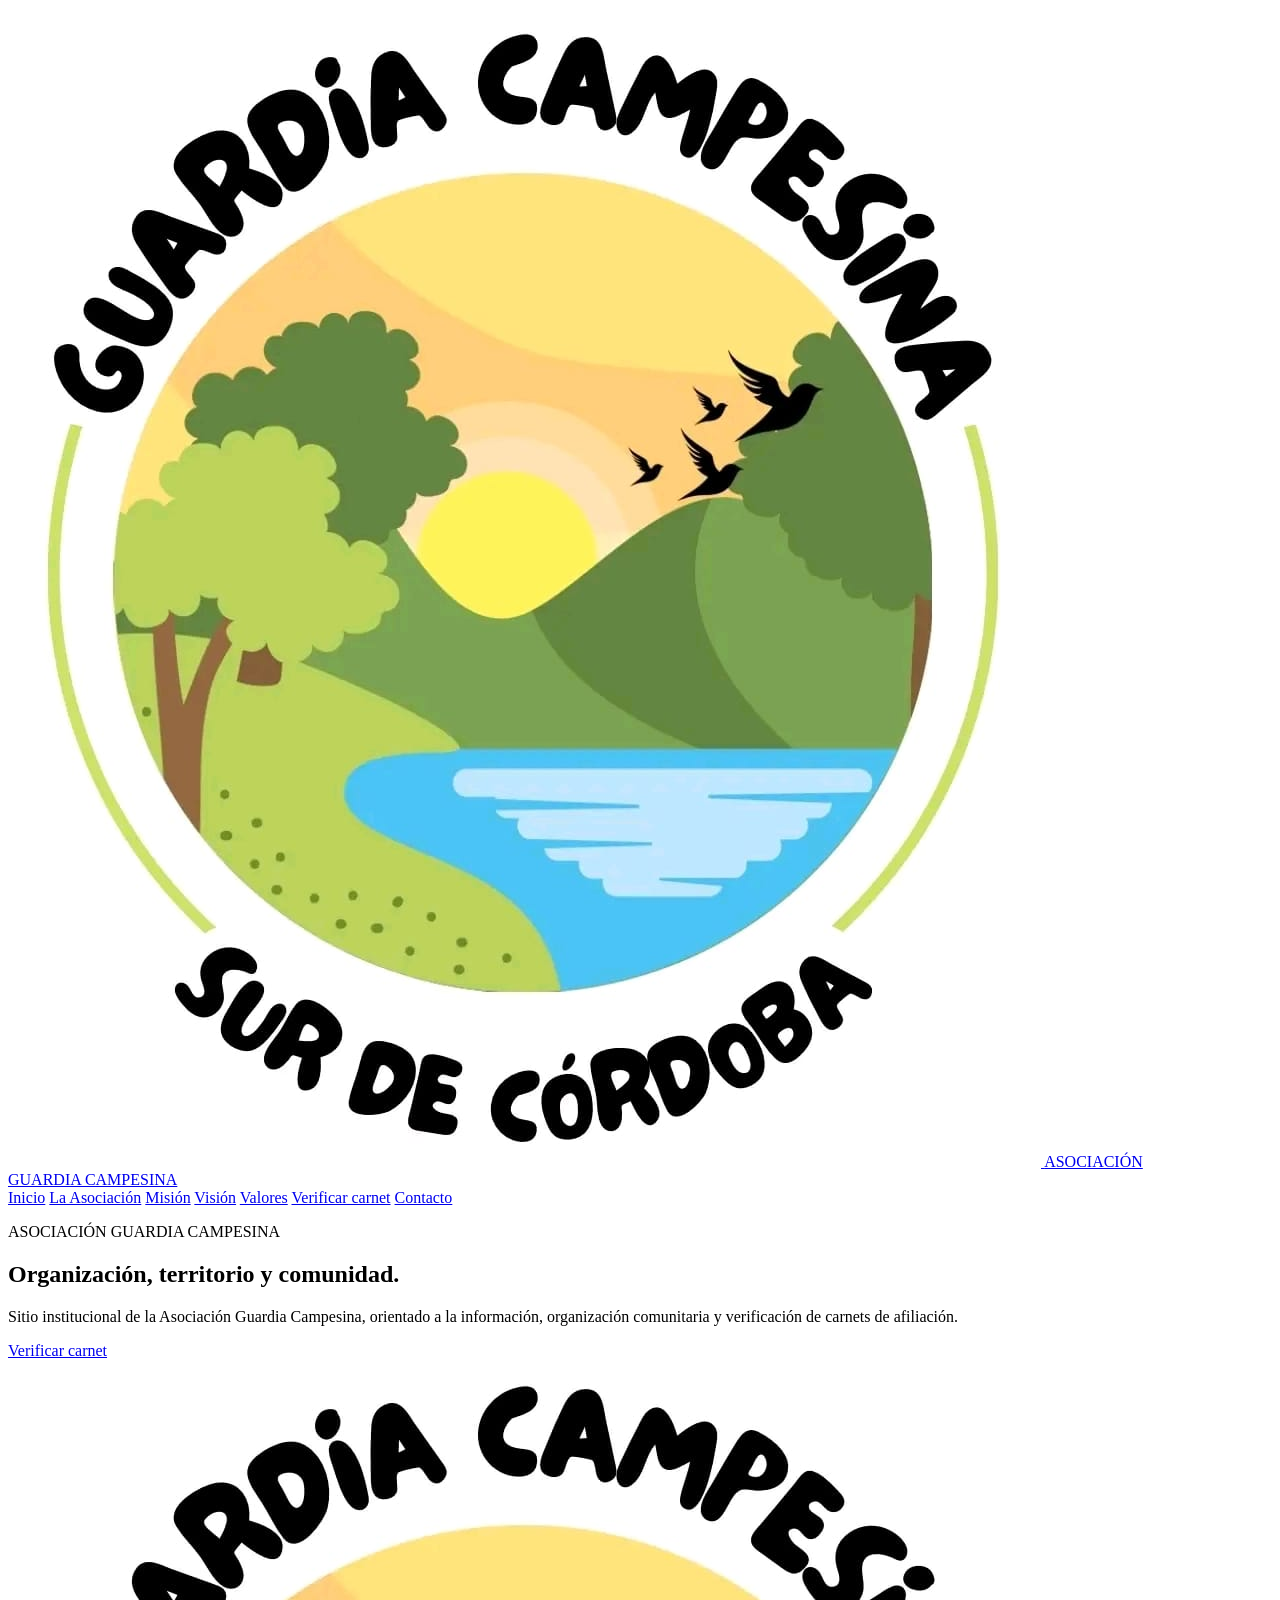
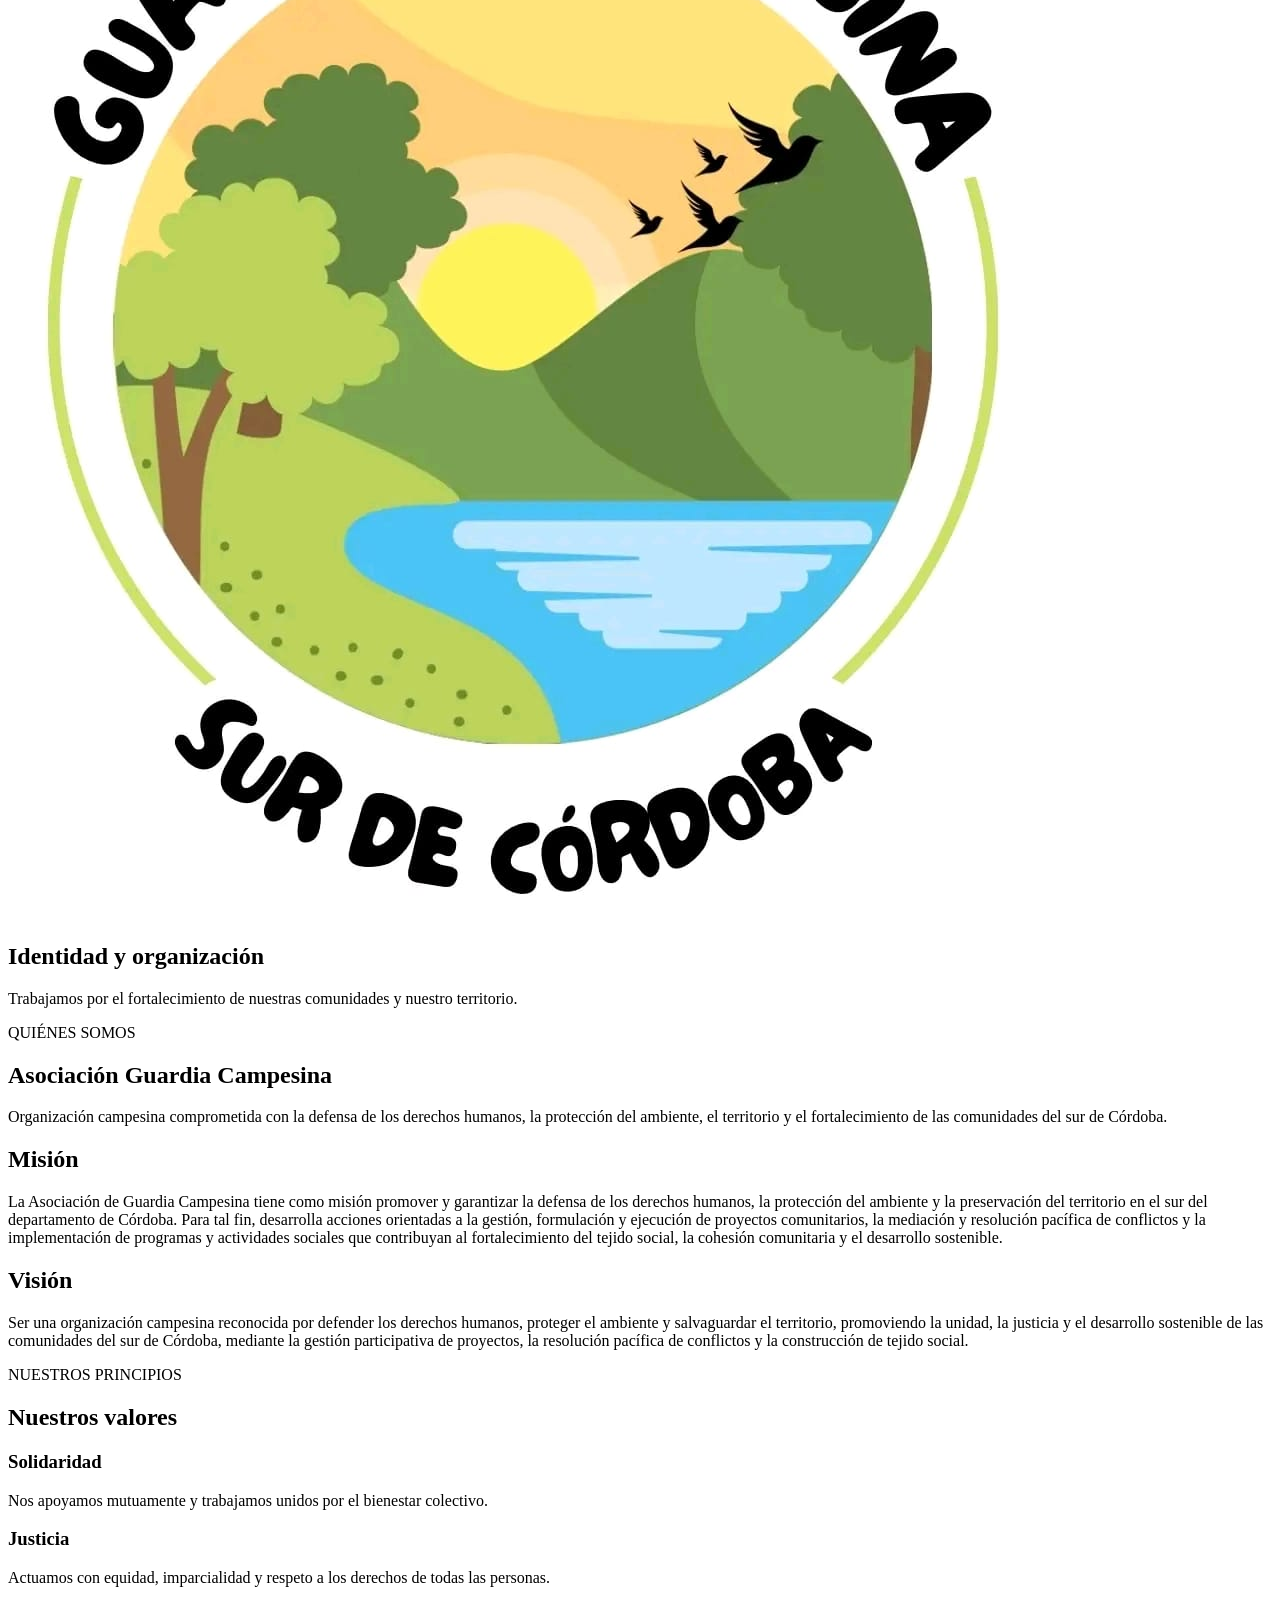
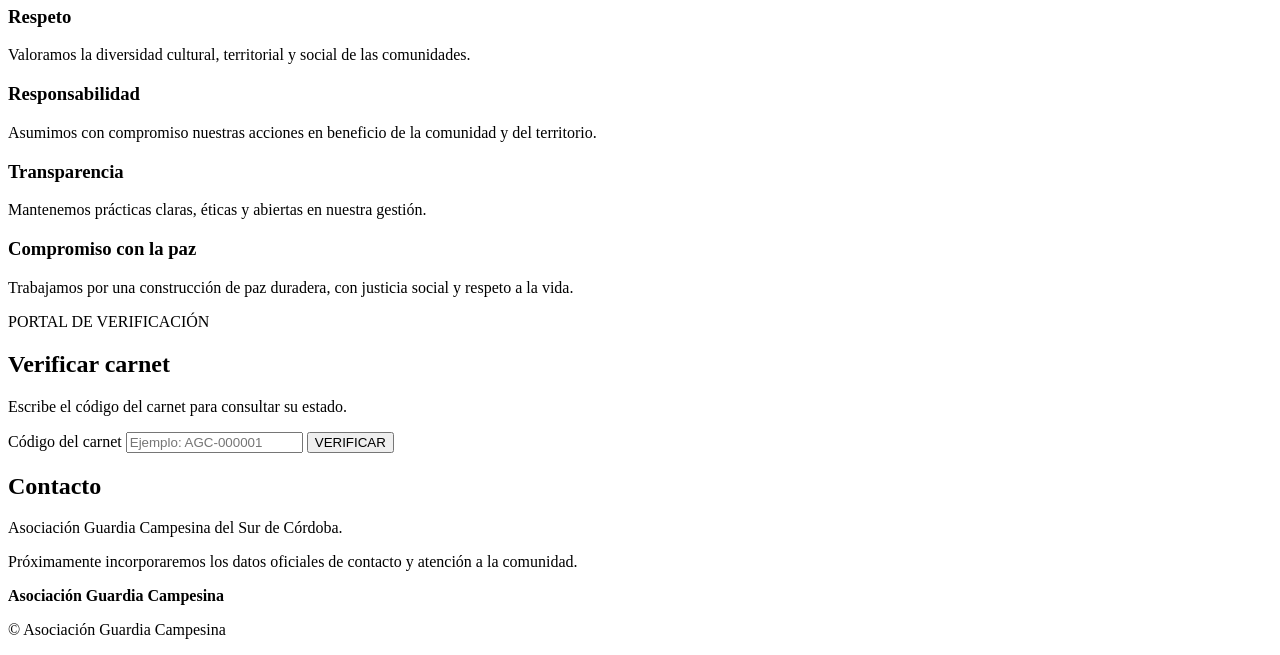
==== index.html @ 953c5f9b "Add initial index.html for Asociación Guardia Campesina" ====
<!DOCTYPE html>
<html lang="es">
<head>
    <meta charset="UTF-8">
    <meta name="viewport" content="width=device-width, initial-scale=1.0">

    <title>Asociación Guardia Campesina</title>

    <link rel="stylesheet" href="css/style.css">
</head>

<body>

<header>
    <div class="contenedor encabezado">

        <a href="#inicio" class="logo">
            <img src="logo.jpg" alt="Logo Guardia Campesina">
            <span>
                ASOCIACIÓN<br>
                GUARDIA CAMPESINA
            </span>
        </a>

        <nav>
            <a href="#inicio">Inicio</a>
            <a href="#asociacion">La Asociación</a>
            <a href="#mision">Misión</a>
            <a href="#vision">Visión</a>
            <a href="#valores">Valores</a>
            <a href="#verificar">Verificar carnet</a>
            <a href="#contacto">Contacto</a>
        </nav>

    </div>
</header>


<main>

<section id="inicio" class="hero">

    <div class="contenedor hero-contenido">

        <div>
            <p class="etiqueta">ASOCIACIÓN GUARDIA CAMPESINA</p>

            <h1>
                Organización, territorio y comunidad.
            </h1>

            <p class="descripcion">
                Sitio institucional de la Asociación Guardia Campesina,
                orientado a la información, organización comunitaria
                y verificación de carnets de afiliación.
            </p>

            <a href="#verificar" class="boton">
                Verificar carnet
            </a>
        </div>

        <div class="tarjeta-hero">
            <img src="logo.jpg" alt="Guardia Campesina">
            <h2>Identidad y organización</h2>
            <p>
                Trabajamos por el fortalecimiento de nuestras
                comunidades y nuestro territorio.
            </p>
        </div>

    </div>

</section>


<section id="asociacion">

    <div class="contenedor">

        <p class="etiqueta-verde">QUIÉNES SOMOS</p>

        <h2>Asociación Guardia Campesina</h2>

        <p class="texto">
            Organización campesina comprometida con la defensa de los
            derechos humanos, la protección del ambiente, el territorio
            y el fortalecimiento de las comunidades del sur de Córdoba.
        </p>

    </div>

</section>


<section id="mision" class="seccion-verde">

    <div class="contenedor">

        <h2>Misión</h2>

        <p class="texto">
            La Asociación de Guardia Campesina tiene como misión promover
            y garantizar la defensa de los derechos humanos, la protección
            del ambiente y la preservación del territorio en el sur del
            departamento de Córdoba. Para tal fin, desarrolla acciones
            orientadas a la gestión, formulación y ejecución de proyectos
            comunitarios, la mediación y resolución pacífica de conflictos
            y la implementación de programas y actividades sociales que
            contribuyan al fortalecimiento del tejido social, la cohesión
            comunitaria y el desarrollo sostenible.
        </p>

    </div>

</section>


<section id="vision">

    <div class="contenedor">

        <h2>Visión</h2>

        <p class="texto">
            Ser una organización campesina reconocida por defender los
            derechos humanos, proteger el ambiente y salvaguardar el
            territorio, promoviendo la unidad, la justicia y el desarrollo
            sostenible de las comunidades del sur de Córdoba, mediante
            la gestión participativa de proyectos, la resolución pacífica
            de conflictos y la construcción de tejido social.
        </p>

    </div>

</section>


<section id="valores" class="seccion-valores">

    <div class="contenedor">

        <p class="etiqueta-verde">NUESTROS PRINCIPIOS</p>

        <h2>Nuestros valores</h2>

        <div class="valores">

            <div class="valor">
                <h3>Solidaridad</h3>
                <p>
                    Nos apoyamos mutuamente y trabajamos unidos
                    por el bienestar colectivo.
                </p>
            </div>

            <div class="valor">
                <h3>Justicia</h3>
                <p>
                    Actuamos con equidad, imparcialidad y respeto
                    a los derechos de todas las personas.
                </p>
            </div>

            <div class="valor">
                <h3>Respeto</h3>
                <p>
                    Valoramos la diversidad cultural, territorial
                    y social de las comunidades.
                </p>
            </div>

            <div class="valor">
                <h3>Responsabilidad</h3>
                <p>
                    Asumimos con compromiso nuestras acciones
                    en beneficio de la comunidad y del territorio.
                </p>
            </div>

            <div class="valor">
                <h3>Transparencia</h3>
                <p>
                    Mantenemos prácticas claras, éticas y abiertas
                    en nuestra gestión.
                </p>
            </div>

            <div class="valor">
                <h3>Compromiso con la paz</h3>
                <p>
                    Trabajamos por una construcción de paz duradera,
                    con justicia social y respeto a la vida.
                </p>
            </div>

        </div>

    </div>

</section>


<section id="verificar" class="verificacion">

    <div class="contenedor">

        <div class="caja-verificacion">

            <p class="etiqueta-verde">PORTAL DE VERIFICACIÓN</p>

            <h2>Verificar carnet</h2>

            <p>
                Escribe el código del carnet para consultar su estado.
            </p>

            <form id="verificationForm">

                <label for="codigo">
                    Código del carnet
                </label>

                <input
                    type="text"
                    id="codigo"
                    placeholder="Ejemplo: AGC-000001"
                    autocomplete="off"
                    required
                >

                <button type="submit" class="boton">
                    VERIFICAR
                </button>

            </form>

            <div id="resultado" class="result" hidden></div>

        </div>

    </div>

</section>


<section id="contacto">

    <div class="contenedor">

        <h2>Contacto</h2>

        <p class="texto">
            Asociación Guardia Campesina del Sur de Córdoba.
        </p>

        <p class="texto">
            Próximamente incorporaremos los datos oficiales
            de contacto y atención a la comunidad.
        </p>

    </div>

</section>

</main>


<footer>

    <div class="contenedor">

        <strong>Asociación Guardia Campesina</strong>

        <p>
            © <span id="year"></span> Asociación Guardia Campesina
        </p>

    </div>

</footer>


<script src="js/app.js"></script>

</body>
</html>
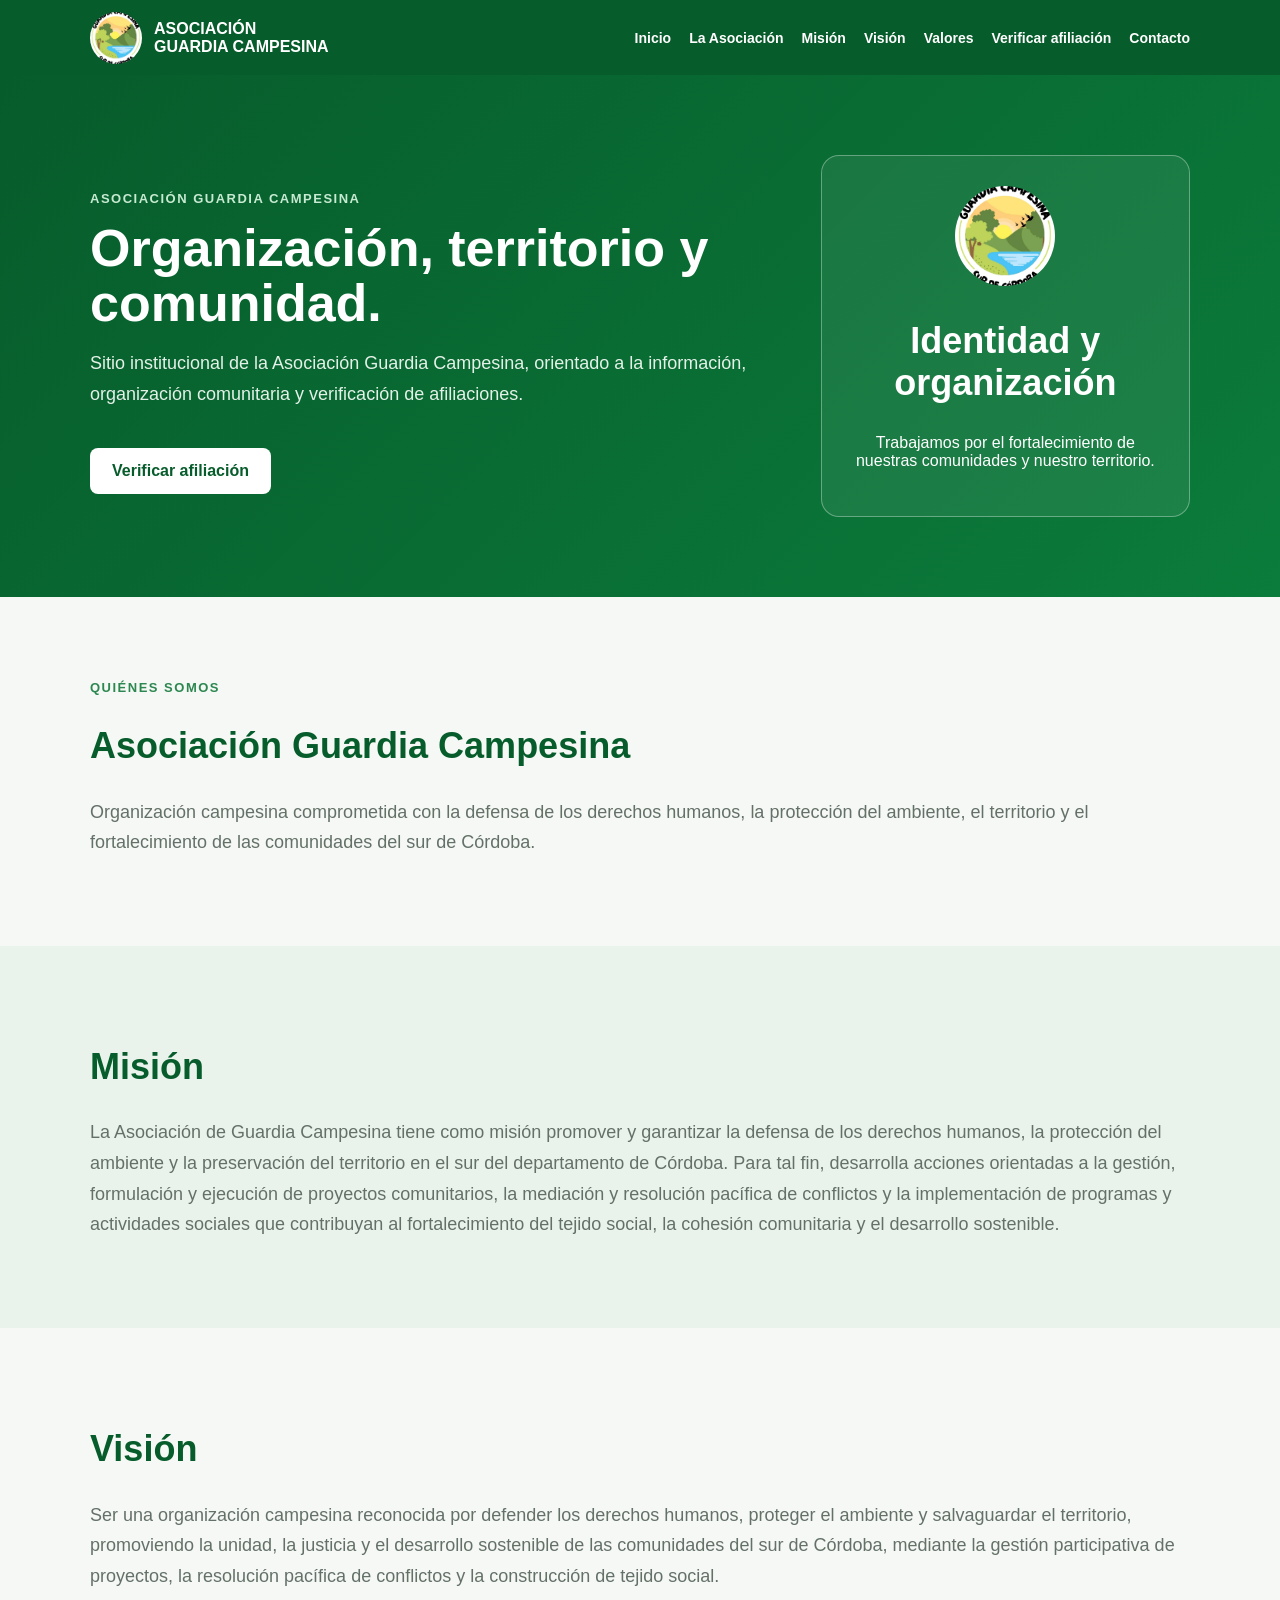
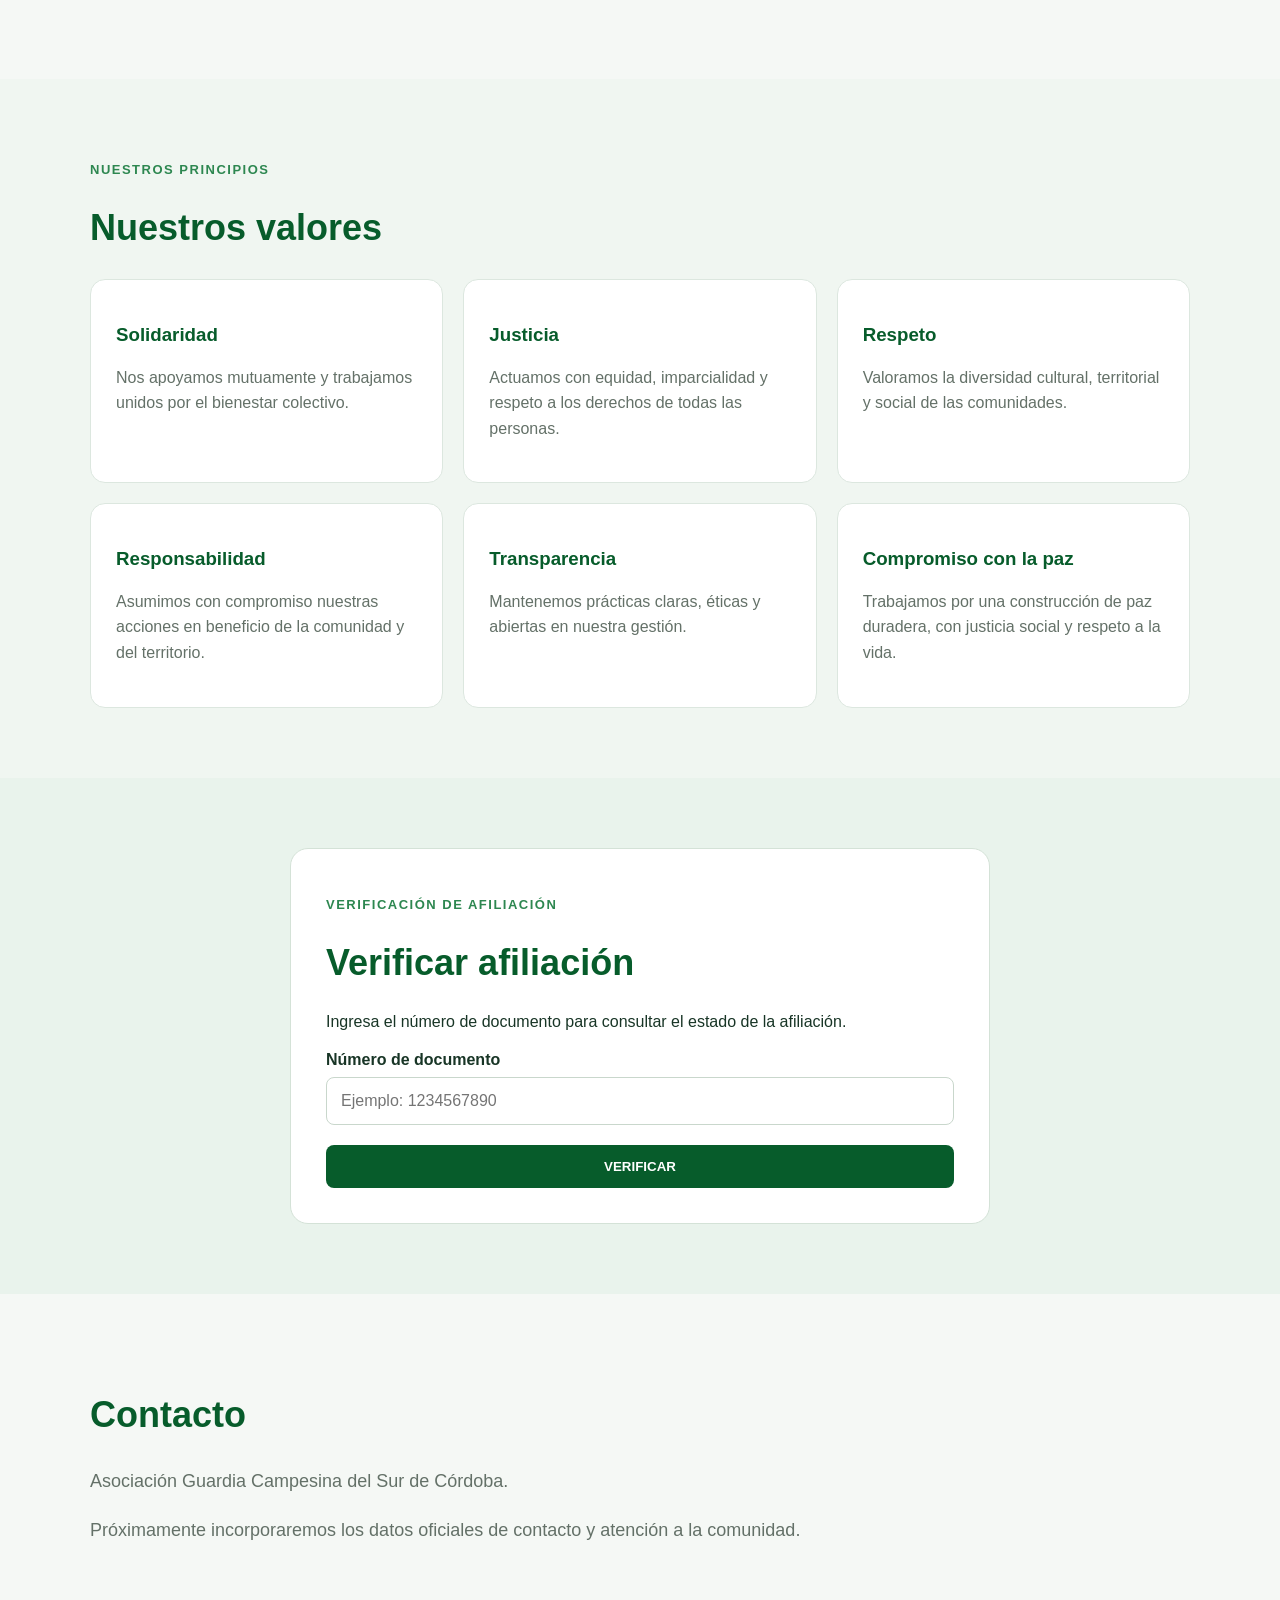
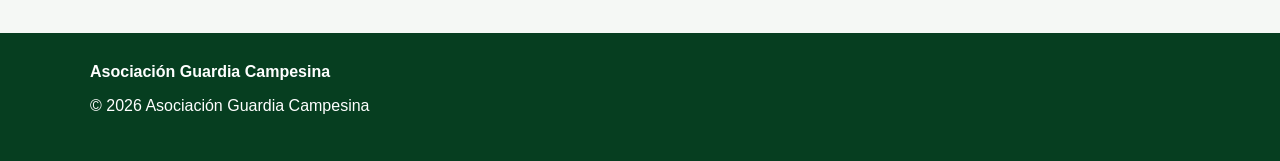
==== commit c3d9dce6: "Update index.html" ====
--- a/index.html
+++ b/index.html
@@ -1,5 +1,6 @@
 <!DOCTYPE html>
 <html lang="es">
+
 <head>
     <meta charset="UTF-8">
     <meta name="viewport" content="width=device-width, initial-scale=1.0">
@@ -12,61 +13,112 @@
 <body>
 
 <header>
+
     <div class="contenedor encabezado">
 
         <a href="#inicio" class="logo">
-            <img src="logo.jpg" alt="Logo Guardia Campesina">
+
+            <img
+                src="logo.jpg"
+                alt="Logo Guardia Campesina"
+            >
+
             <span>
                 ASOCIACIÓN<br>
                 GUARDIA CAMPESINA
             </span>
+
         </a>
 
+
         <nav>
+
             <a href="#inicio">Inicio</a>
-            <a href="#asociacion">La Asociación</a>
-            <a href="#mision">Misión</a>
-            <a href="#vision">Visión</a>
-            <a href="#valores">Valores</a>
-            <a href="#verificar">Verificar carnet</a>
-            <a href="#contacto">Contacto</a>
+
+            <a href="#asociacion">
+                La Asociación
+            </a>
+
+            <a href="#mision">
+                Misión
+            </a>
+
+            <a href="#vision">
+                Visión
+            </a>
+
+            <a href="#valores">
+                Valores
+            </a>
+
+            <a href="#verificar">
+                Verificar afiliación
+            </a>
+
+            <a href="#contacto">
+                Contacto
+            </a>
+
         </nav>
 
     </div>
+
 </header>
 
 
 <main>
 
+
 <section id="inicio" class="hero">
 
     <div class="contenedor hero-contenido">
 
         <div>
-            <p class="etiqueta">ASOCIACIÓN GUARDIA CAMPESINA</p>
+
+            <p class="etiqueta">
+                ASOCIACIÓN GUARDIA CAMPESINA
+            </p>
+
 
             <h1>
                 Organización, territorio y comunidad.
             </h1>
 
+
             <p class="descripcion">
+
                 Sitio institucional de la Asociación Guardia Campesina,
                 orientado a la información, organización comunitaria
-                y verificación de carnets de afiliación.
+                y verificación de afiliaciones.
+
             </p>
 
+
             <a href="#verificar" class="boton">
-                Verificar carnet
-            </a>
+                Verificar afiliación
+            </a>
+
         </div>
 
+
         <div class="tarjeta-hero">
-            <img src="logo.jpg" alt="Guardia Campesina">
-            <h2>Identidad y organización</h2>
+
+            <img
+                src="logo.jpg"
+                alt="Guardia Campesina"
+            >
+
+            <h2>
+                Identidad y organización
+            </h2>
+
             <p>
+
                 Trabajamos por el fortalecimiento de nuestras
                 comunidades y nuestro territorio.
+
             </p>
+
         </div>
 
     </div>
@@ -74,32 +126,43 @@
 </section>
 
 
+
 <section id="asociacion">
 
     <div class="contenedor">
 
-        <p class="etiqueta-verde">QUIÉNES SOMOS</p>
-
-        <h2>Asociación Guardia Campesina</h2>
+        <p class="etiqueta-verde">
+            QUIÉNES SOMOS
+        </p>
+
+        <h2>
+            Asociación Guardia Campesina
+        </h2>
 
         <p class="texto">
+
             Organización campesina comprometida con la defensa de los
             derechos humanos, la protección del ambiente, el territorio
             y el fortalecimiento de las comunidades del sur de Córdoba.
-        </p>
-
-    </div>
-
-</section>
+
+        </p>
+
+    </div>
+
+</section>
+
 
 
 <section id="mision" class="seccion-verde">
 
     <div class="contenedor">
 
-        <h2>Misión</h2>
+        <h2>
+            Misión
+        </h2>
 
         <p class="texto">
+
             La Asociación de Guardia Campesina tiene como misión promover
             y garantizar la defensa de los derechos humanos, la protección
             del ambiente y la preservación del territorio en el sur del
@@ -109,89 +172,137 @@
             y la implementación de programas y actividades sociales que
             contribuyan al fortalecimiento del tejido social, la cohesión
             comunitaria y el desarrollo sostenible.
-        </p>
-
-    </div>
-
-</section>
+
+        </p>
+
+    </div>
+
+</section>
+
 
 
 <section id="vision">
 
     <div class="contenedor">
 
-        <h2>Visión</h2>
+        <h2>
+            Visión
+        </h2>
 
         <p class="texto">
+
             Ser una organización campesina reconocida por defender los
             derechos humanos, proteger el ambiente y salvaguardar el
             territorio, promoviendo la unidad, la justicia y el desarrollo
             sostenible de las comunidades del sur de Córdoba, mediante
             la gestión participativa de proyectos, la resolución pacífica
             de conflictos y la construcción de tejido social.
-        </p>
-
-    </div>
-
-</section>
+
+        </p>
+
+    </div>
+
+</section>
+
 
 
 <section id="valores" class="seccion-valores">
 
     <div class="contenedor">
 
-        <p class="etiqueta-verde">NUESTROS PRINCIPIOS</p>
-
-        <h2>Nuestros valores</h2>
+        <p class="etiqueta-verde">
+            NUESTROS PRINCIPIOS
+        </p>
+
+        <h2>
+            Nuestros valores
+        </h2>
+
 
         <div class="valores">
 
-            <div class="valor">
-                <h3>Solidaridad</h3>
+
+            <div class="valor">
+
+                <h3>
+                    Solidaridad
+                </h3>
+
                 <p>
                     Nos apoyamos mutuamente y trabajamos unidos
                     por el bienestar colectivo.
                 </p>
-            </div>
-
-            <div class="valor">
-                <h3>Justicia</h3>
+
+            </div>
+
+
+            <div class="valor">
+
+                <h3>
+                    Justicia
+                </h3>
+
                 <p>
                     Actuamos con equidad, imparcialidad y respeto
                     a los derechos de todas las personas.
                 </p>
-            </div>
-
-            <div class="valor">
-                <h3>Respeto</h3>
+
+            </div>
+
+
+            <div class="valor">
+
+                <h3>
+                    Respeto
+                </h3>
+
                 <p>
                     Valoramos la diversidad cultural, territorial
                     y social de las comunidades.
                 </p>
-            </div>
-
-            <div class="valor">
-                <h3>Responsabilidad</h3>
+
+            </div>
+
+
+            <div class="valor">
+
+                <h3>
+                    Responsabilidad
+                </h3>
+
                 <p>
                     Asumimos con compromiso nuestras acciones
                     en beneficio de la comunidad y del territorio.
                 </p>
-            </div>
-
-            <div class="valor">
-                <h3>Transparencia</h3>
+
+            </div>
+
+
+            <div class="valor">
+
+                <h3>
+                    Transparencia
+                </h3>
+
                 <p>
                     Mantenemos prácticas claras, éticas y abiertas
                     en nuestra gestión.
                 </p>
-            </div>
-
-            <div class="valor">
-                <h3>Compromiso con la paz</h3>
+
+            </div>
+
+
+            <div class="valor">
+
+                <h3>
+                    Compromiso con la paz
+                </h3>
+
                 <p>
                     Trabajamos por una construcción de paz duradera,
                     con justicia social y respeto a la vida.
                 </p>
+
             </div>
 
         </div>
@@ -201,41 +312,62 @@
 </section>
 
 
+
 <section id="verificar" class="verificacion">
 
     <div class="contenedor">
 
         <div class="caja-verificacion">
 
-            <p class="etiqueta-verde">PORTAL DE VERIFICACIÓN</p>
-
-            <h2>Verificar carnet</h2>
+            <p class="etiqueta-verde">
+                VERIFICACIÓN DE AFILIACIÓN
+            </p>
+
+
+            <h2>
+                Verificar afiliación
+            </h2>
+
 
             <p>
-                Escribe el código del carnet para consultar su estado.
+                Ingresa el número de documento para consultar
+                el estado de la afiliación.
             </p>
 
+
             <form id="verificationForm">
 
+
                 <label for="codigo">
-                    Código del carnet
+                    Número de documento
                 </label>
+
 
                 <input
                     type="text"
                     id="codigo"
-                    placeholder="Ejemplo: AGC-000001"
+                    placeholder="Ejemplo: 1234567890"
+                    inputmode="numeric"
                     autocomplete="off"
                     required
                 >
 
-                <button type="submit" class="boton">
+
+                <button
+                    type="submit"
+                    class="boton"
+                >
                     VERIFICAR
                 </button>
 
             </form>
 
-            <div id="resultado" class="result" hidden></div>
+
+            <div
+                id="resultado"
+                class="result"
+                hidden
+            ></div>
 
         </div>
 
@@ -244,11 +376,14 @@
 </section>
 
 
+
 <section id="contacto">
 
     <div class="contenedor">
 
-        <h2>Contacto</h2>
+        <h2>
+            Contacto
+        </h2>
 
         <p class="texto">
             Asociación Guardia Campesina del Sur de Córdoba.
@@ -263,17 +398,23 @@
 
 </section>
 
+
 </main>
 
 
+
 <footer>
 
     <div class="contenedor">
 
-        <strong>Asociación Guardia Campesina</strong>
+        <strong>
+            Asociación Guardia Campesina
+        </strong>
 
         <p>
-            © <span id="year"></span> Asociación Guardia Campesina
+            ©
+            <span id="year"></span>
+            Asociación Guardia Campesina
         </p>
 
     </div>
@@ -281,7 +422,9 @@
 </footer>
 
 
+
 <script src="js/app.js"></script>
 
 </body>
+
 </html>
--- a/css/style.css
+++ b/css/style.css
@@ -0,0 +1,272 @@
+* {
+    box-sizing: border-box;
+}
+
+html {
+    scroll-behavior: smooth;
+}
+
+body {
+    margin: 0;
+    font-family: Arial, Helvetica, sans-serif;
+    color: #183526;
+    background: #f5f8f5;
+}
+
+.contenedor {
+    width: min(1100px, 92%);
+    margin: auto;
+}
+
+header {
+    background: #075c2b;
+    color: white;
+    position: sticky;
+    top: 0;
+    z-index: 100;
+}
+
+.encabezado {
+    min-height: 75px;
+    display: flex;
+    align-items: center;
+    justify-content: space-between;
+    gap: 20px;
+}
+
+.logo {
+    display: flex;
+    align-items: center;
+    gap: 12px;
+    color: white;
+    text-decoration: none;
+    font-weight: bold;
+}
+
+.logo img {
+    width: 52px;
+    height: 52px;
+    border-radius: 50%;
+    object-fit: cover;
+    background: white;
+}
+
+nav {
+    display: flex;
+    gap: 18px;
+    flex-wrap: wrap;
+}
+
+nav a {
+    color: white;
+    text-decoration: none;
+    font-size: 14px;
+    font-weight: bold;
+}
+
+.hero {
+    background: linear-gradient(135deg, #075c2b, #0b7c3b);
+    color: white;
+    padding: 80px 0;
+}
+
+.hero-contenido {
+    display: grid;
+    grid-template-columns: 1.3fr .7fr;
+    gap: 45px;
+    align-items: center;
+}
+
+.etiqueta,
+.etiqueta-verde {
+    font-weight: bold;
+    letter-spacing: 1.5px;
+    font-size: 13px;
+}
+
+.etiqueta {
+    color: #c7ead2;
+}
+
+.etiqueta-verde {
+    color: #2d8750;
+}
+
+h1 {
+    font-size: 52px;
+    line-height: 1.05;
+    margin: 15px 0;
+}
+
+h2 {
+    color: #075c2b;
+    font-size: 36px;
+}
+
+.hero h2 {
+    color: white;
+}
+
+.descripcion,
+.texto {
+    font-size: 18px;
+    line-height: 1.7;
+    color: #647168;
+}
+
+.hero .descripcion {
+    color: #e4f1e8;
+}
+
+.boton {
+    display: inline-block;
+    margin-top: 20px;
+    padding: 14px 22px;
+    border: none;
+    border-radius: 8px;
+    background: white;
+    color: #075c2b;
+    font-weight: bold;
+    cursor: pointer;
+    text-decoration: none;
+}
+
+.tarjeta-hero {
+    padding: 30px;
+    border: 1px solid #ffffff55;
+    background: #ffffff12;
+    border-radius: 18px;
+    text-align: center;
+}
+
+.tarjeta-hero img {
+    width: 100px;
+    height: 100px;
+    border-radius: 50%;
+    object-fit: cover;
+    background: white;
+}
+
+section {
+    padding: 70px 0;
+}
+
+.seccion-verde {
+    background: #e9f3ec;
+}
+
+.seccion-valores {
+    background: #f0f6f1;
+}
+
+.valores {
+    display: grid;
+    grid-template-columns: repeat(3, 1fr);
+    gap: 20px;
+    margin-top: 30px;
+}
+
+.valor {
+    background: white;
+    padding: 25px;
+    border-radius: 15px;
+    border: 1px solid #dce7df;
+}
+
+.valor h3 {
+    color: #075c2b;
+}
+
+.valor p {
+    color: #647168;
+    line-height: 1.6;
+}
+
+.verificacion {
+    background: #e9f3ec;
+}
+
+.caja-verificacion {
+    background: white;
+    max-width: 700px;
+    margin: auto;
+    padding: 35px;
+    border-radius: 18px;
+    border: 1px solid #d4e2d7;
+}
+
+label {
+    display: block;
+    margin: 20px 0 8px;
+    font-weight: bold;
+}
+
+input {
+    width: 100%;
+    padding: 14px;
+    border: 1px solid #c9d7cc;
+    border-radius: 8px;
+    font-size: 16px;
+}
+
+.caja-verificacion .boton {
+    background: #075c2b;
+    color: white;
+    width: 100%;
+}
+
+.result {
+    margin-top: 20px;
+    padding: 18px;
+    border-radius: 10px;
+    line-height: 1.6;
+}
+
+.result.valid {
+    background: #e2f5e6;
+    border: 1px solid #a8d5b2;
+    color: #075c2b;
+}
+
+.result.invalid {
+    background: #fff0f0;
+    border: 1px solid #e4baba;
+    color: #8b2727;
+}
+
+footer {
+    background: #063e20;
+    color: white;
+    padding: 30px 0;
+}
+
+@media (max-width: 760px) {
+
+    .encabezado {
+        padding: 10px 0;
+    }
+
+    nav {
+        display: none;
+    }
+
+    .hero {
+        padding: 55px 0;
+    }
+
+    .hero-contenido {
+        grid-template-columns: 1fr;
+    }
+
+    h1 {
+        font-size: 40px;
+    }
+
+    h2 {
+        font-size: 30px;
+    }
+
+    .valores {
+        grid-template-columns: 1fr;
+    }
+}
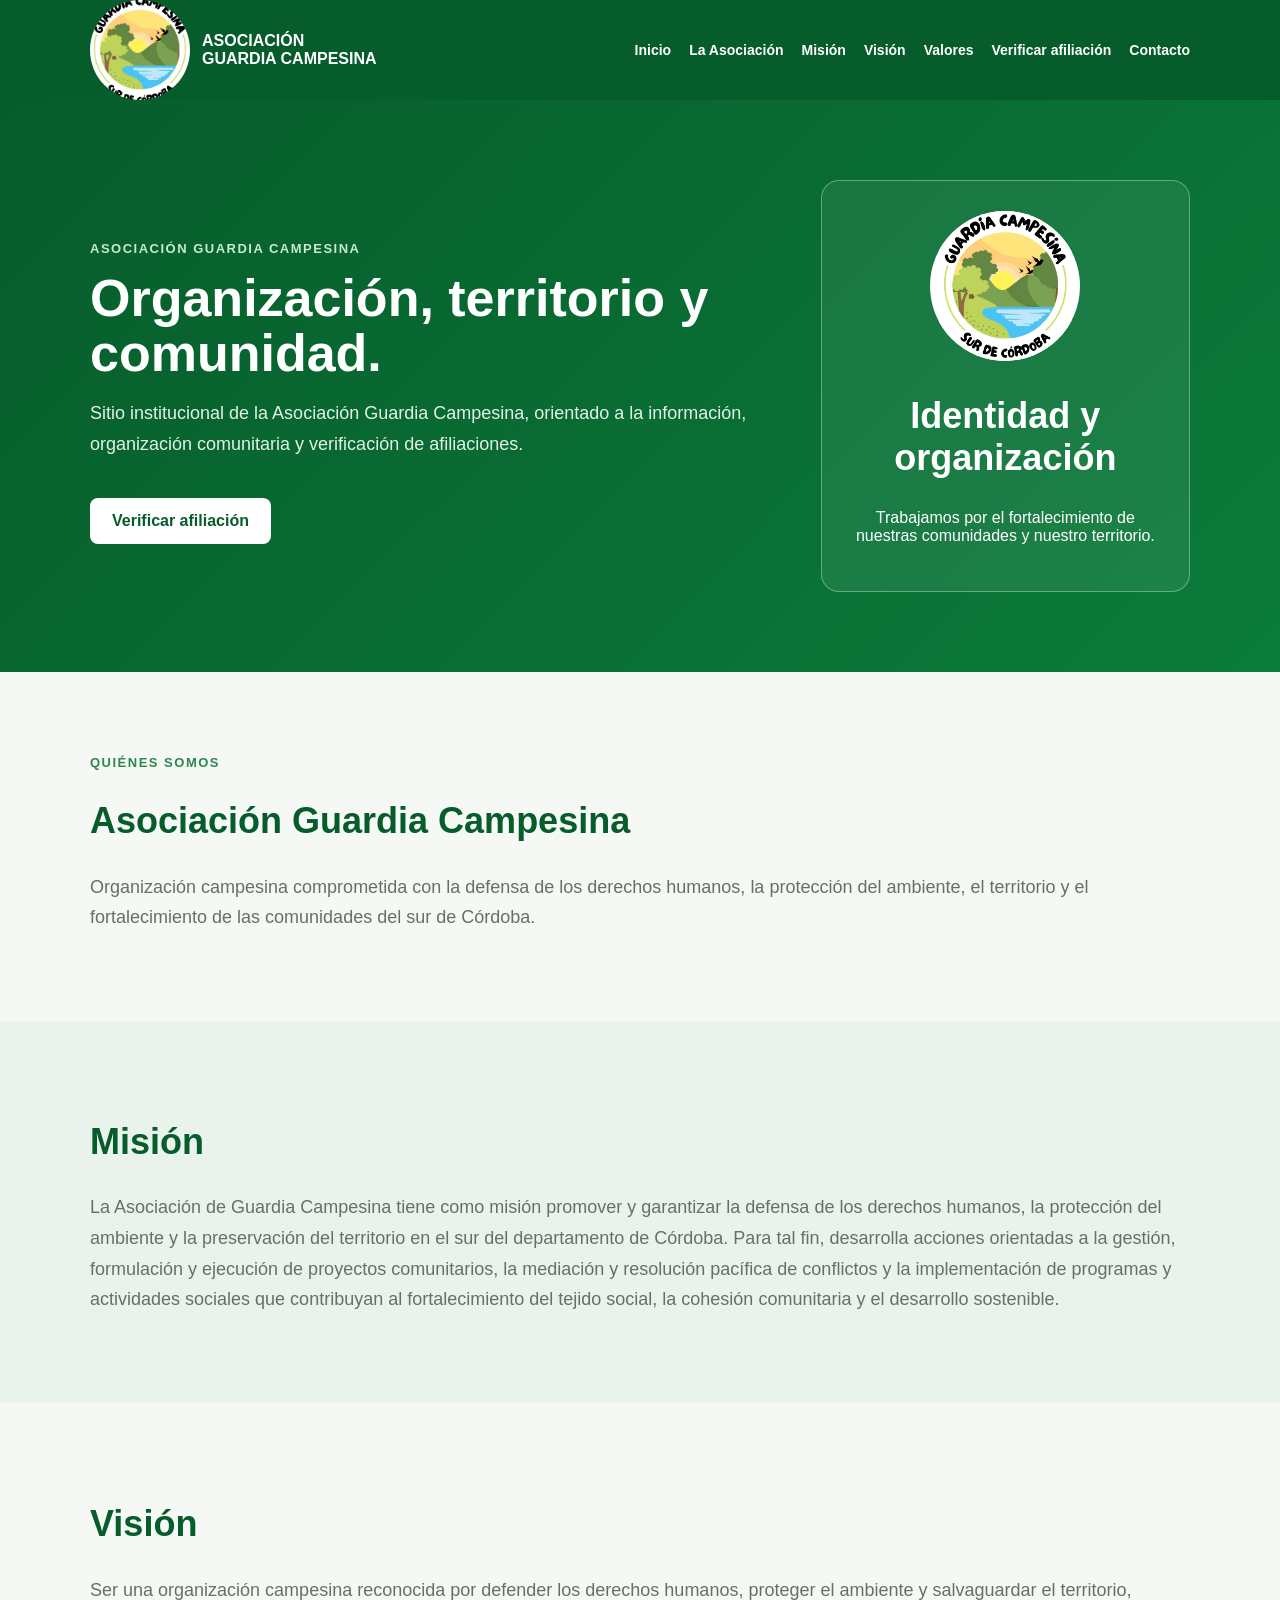
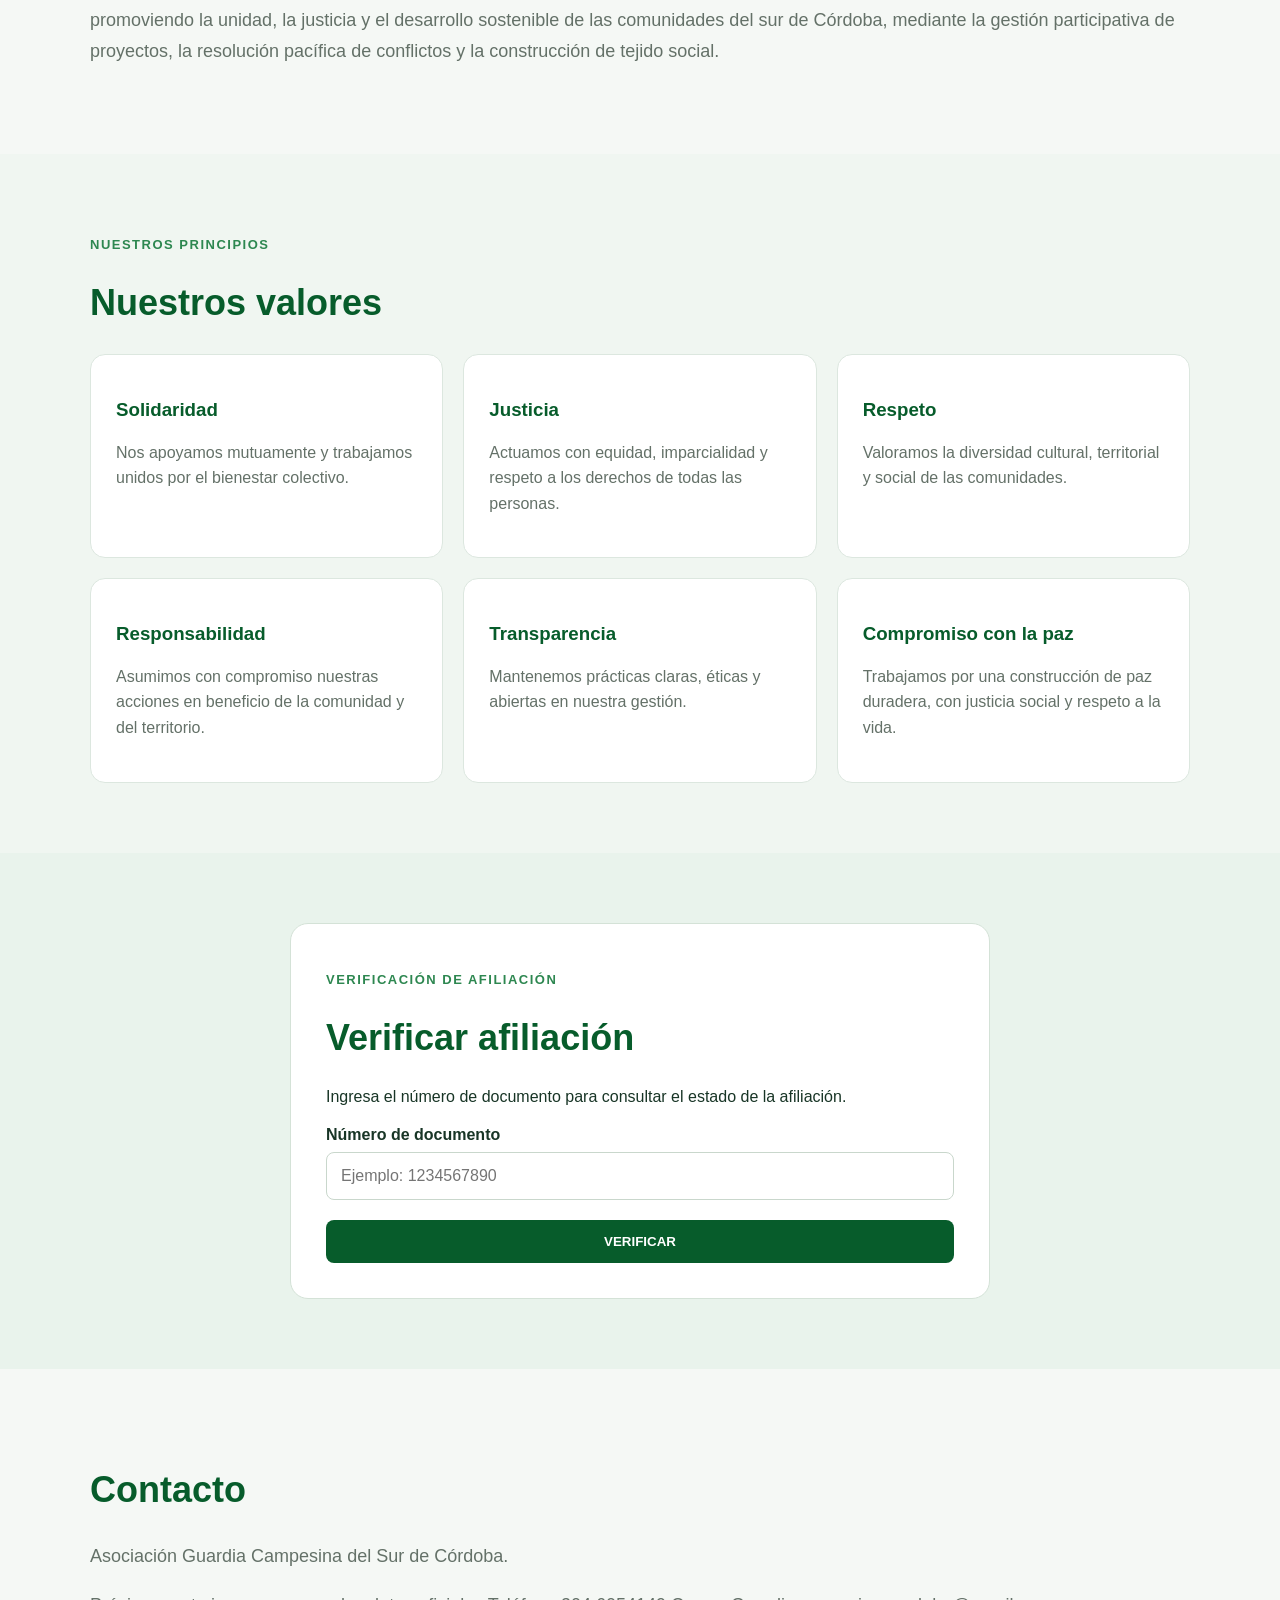
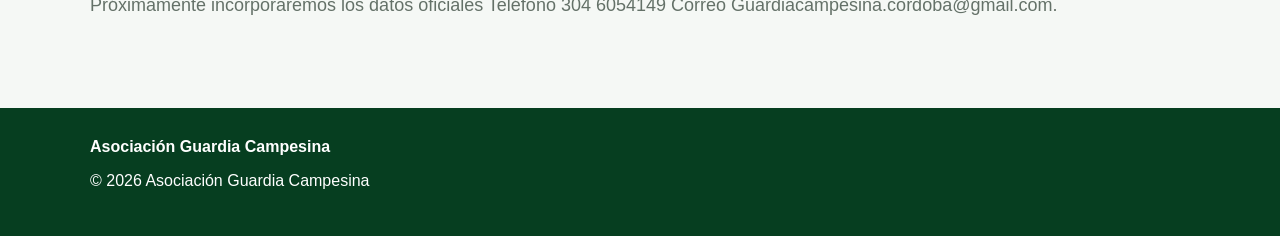
==== commit 33307d13: "Update index.html" ====
--- a/index.html
+++ b/index.html
@@ -391,7 +391,8 @@
 
         <p class="texto">
             Próximamente incorporaremos los datos oficiales
-            de contacto y atención a la comunidad.
+            Teléfono 304 6054149
+Correo Guardiacampesina.cordoba@gmail.com.
         </p>
 
     </div>
--- a/css/style.css
+++ b/css/style.css
@@ -27,11 +27,11 @@
 }
 
 .encabezado {
-    min-height: 75px;
+    min-height: 100px;
     display: flex;
     align-items: center;
     justify-content: space-between;
-    gap: 20px;
+    gap: 50px;
 }
 
 .logo {
@@ -44,8 +44,8 @@
 }
 
 .logo img {
-    width: 52px;
-    height: 52px;
+    width: 100px;
+    height: 100px;
     border-radius: 50%;
     object-fit: cover;
     background: white;
@@ -140,10 +140,10 @@
 }
 
 .tarjeta-hero img {
-    width: 100px;
-    height: 100px;
+    width: 150px;
+    height: 150px;
     border-radius: 50%;
-    object-fit: cover;
+    object-fit: contain;
     background: white;
 }
 
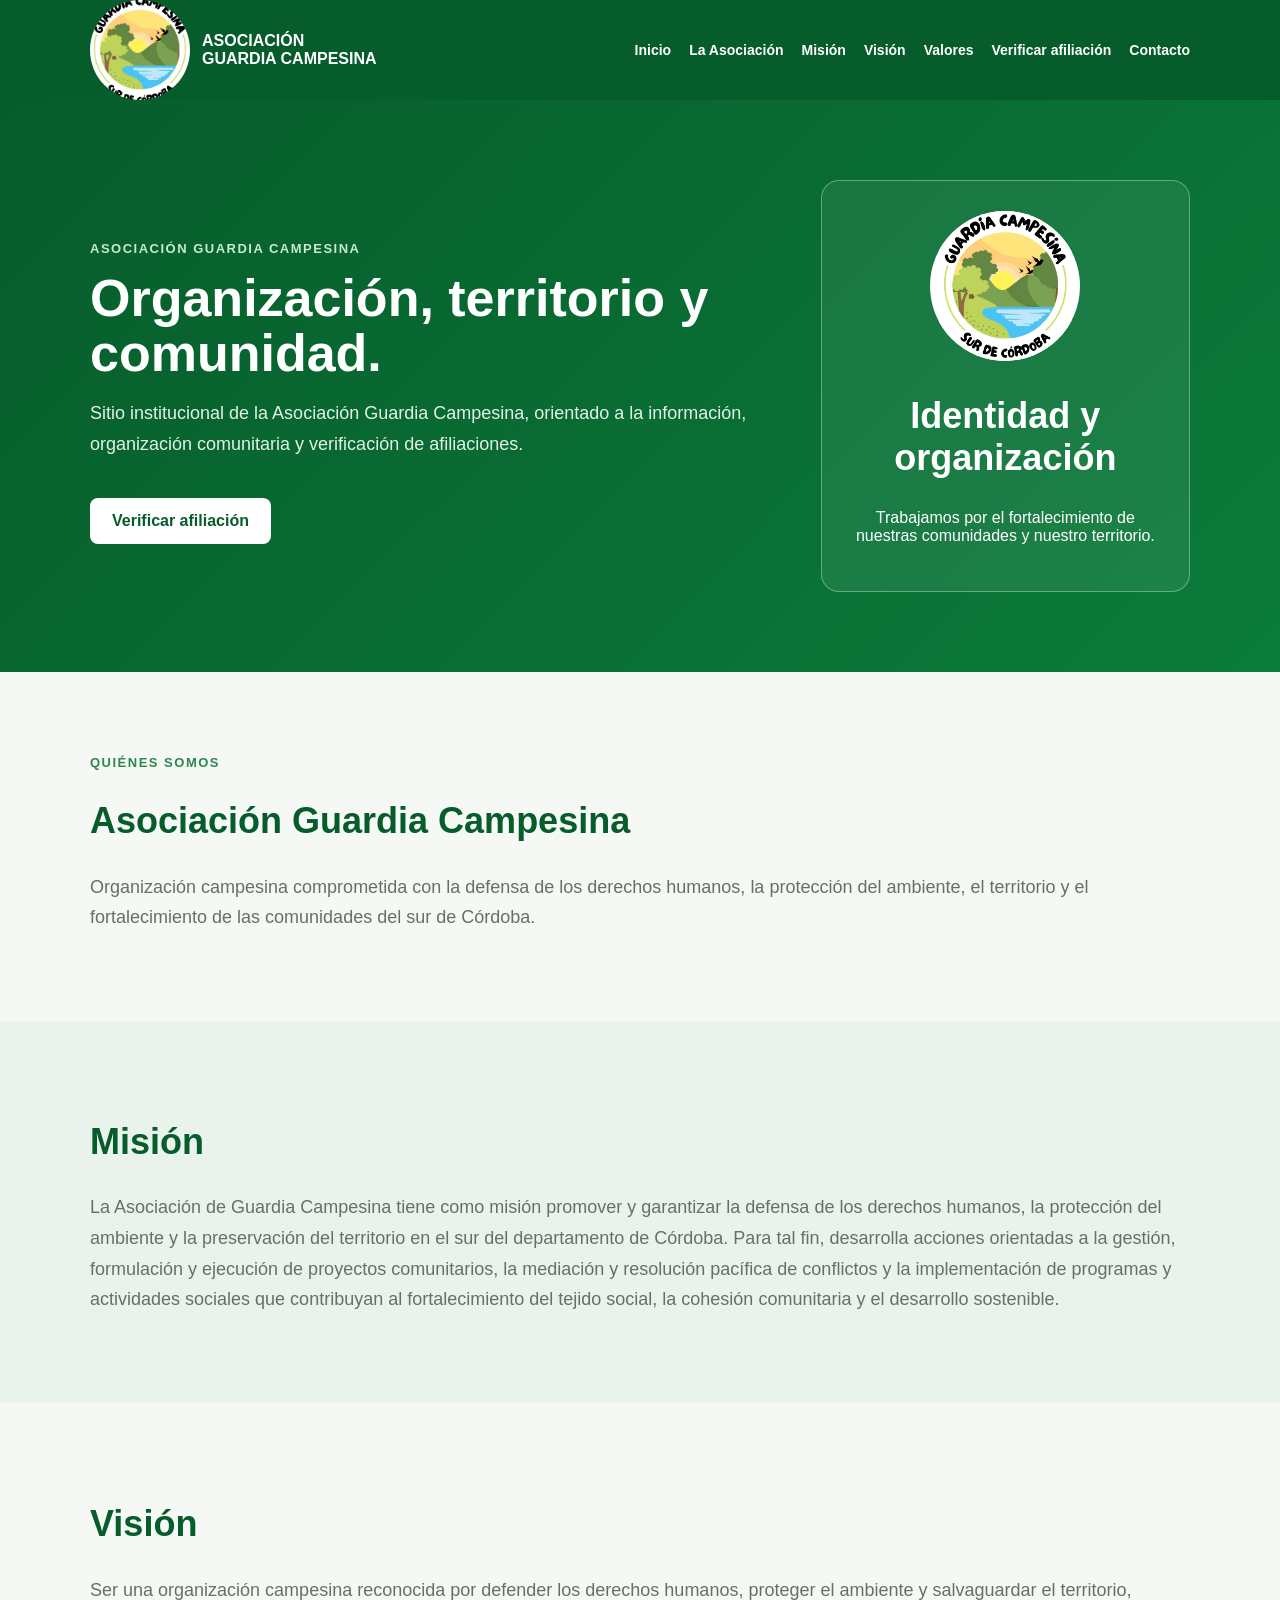
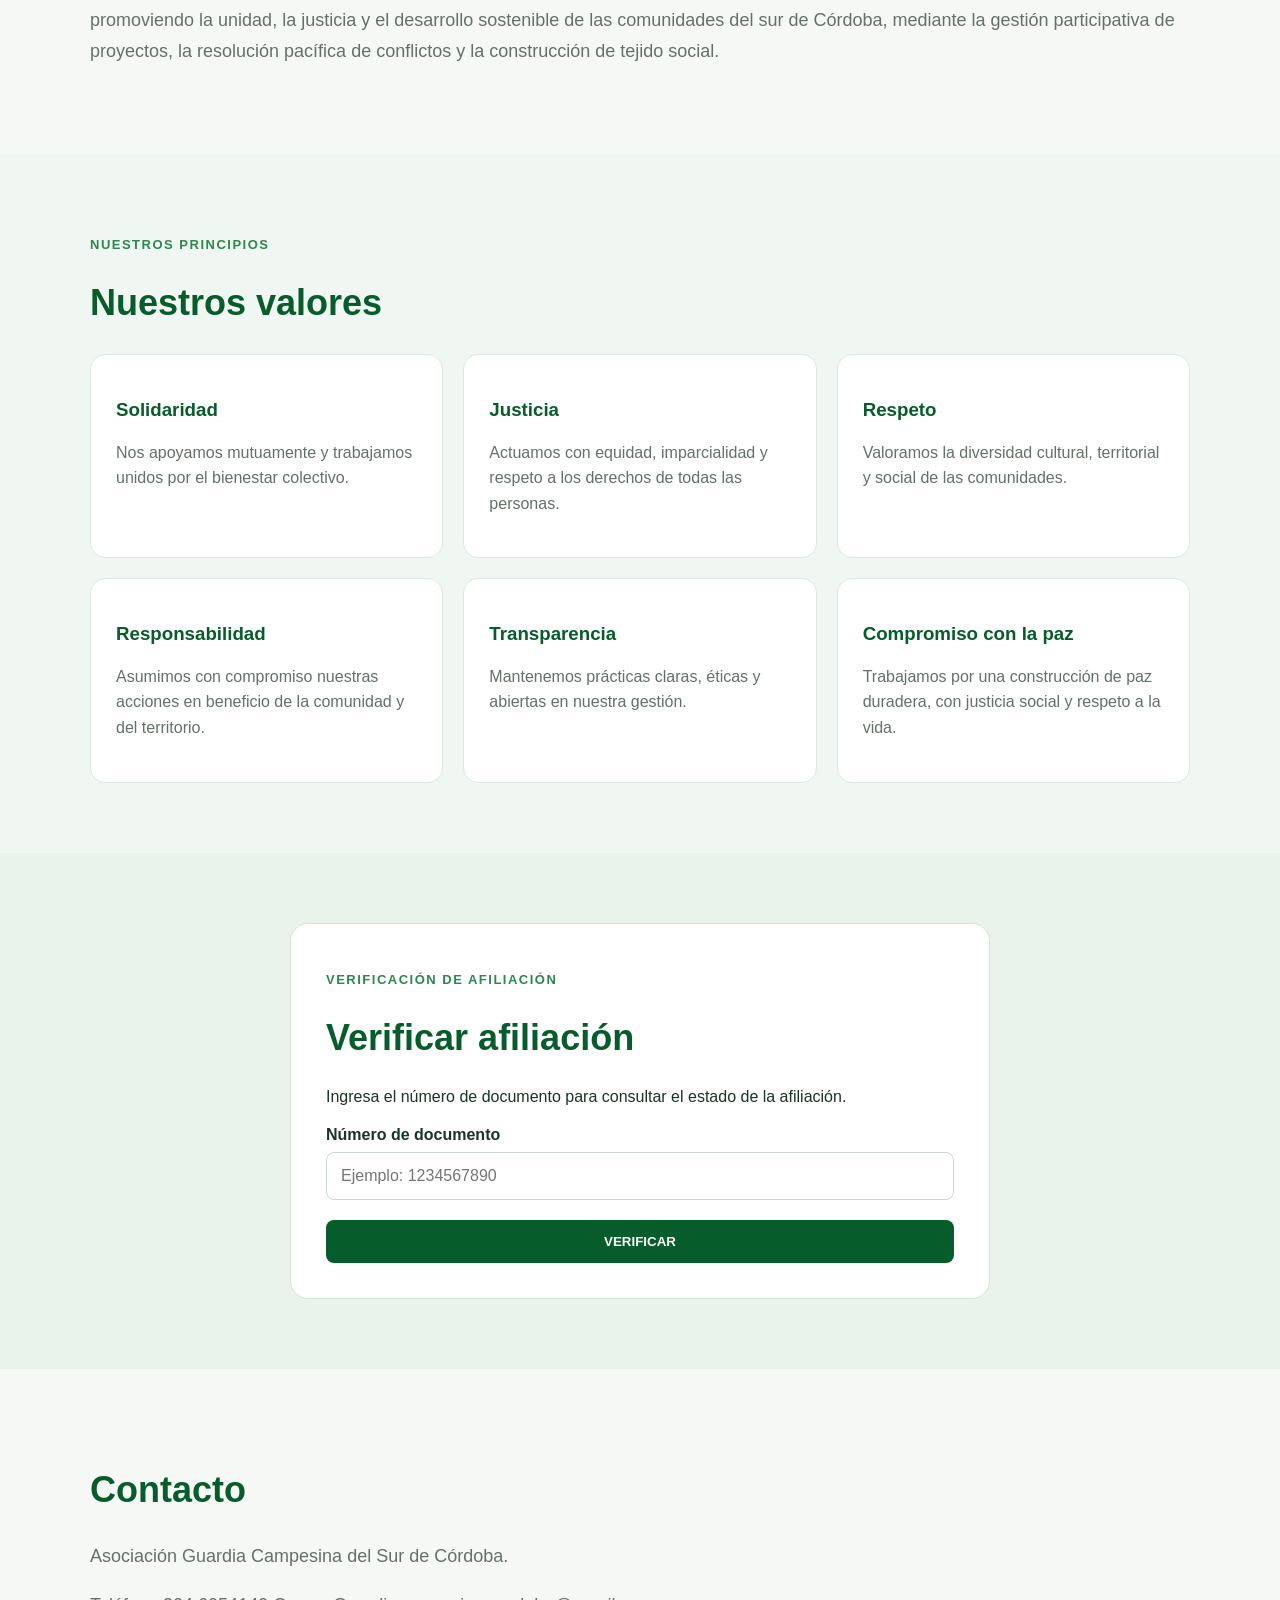
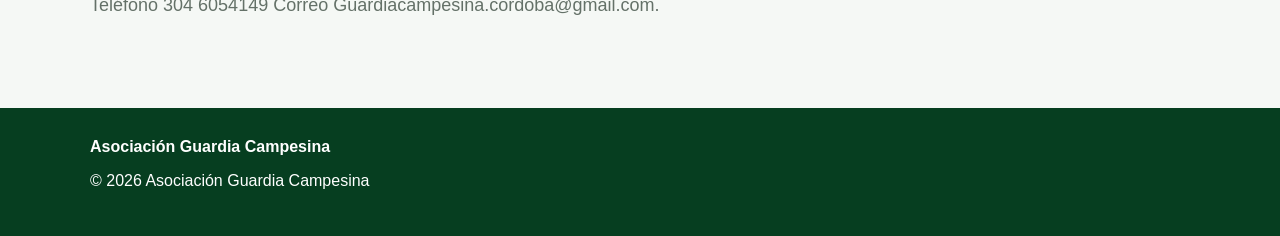
==== commit bfca66dc: "Fix HTML formatting in index.html" ====
--- a/index.html
+++ b/index.html
@@ -390,7 +390,7 @@
         </p>
 
         <p class="texto">
-            Próximamente incorporaremos los datos oficiales
+            
             Teléfono 304 6054149
 Correo Guardiacampesina.cordoba@gmail.com.
         </p>
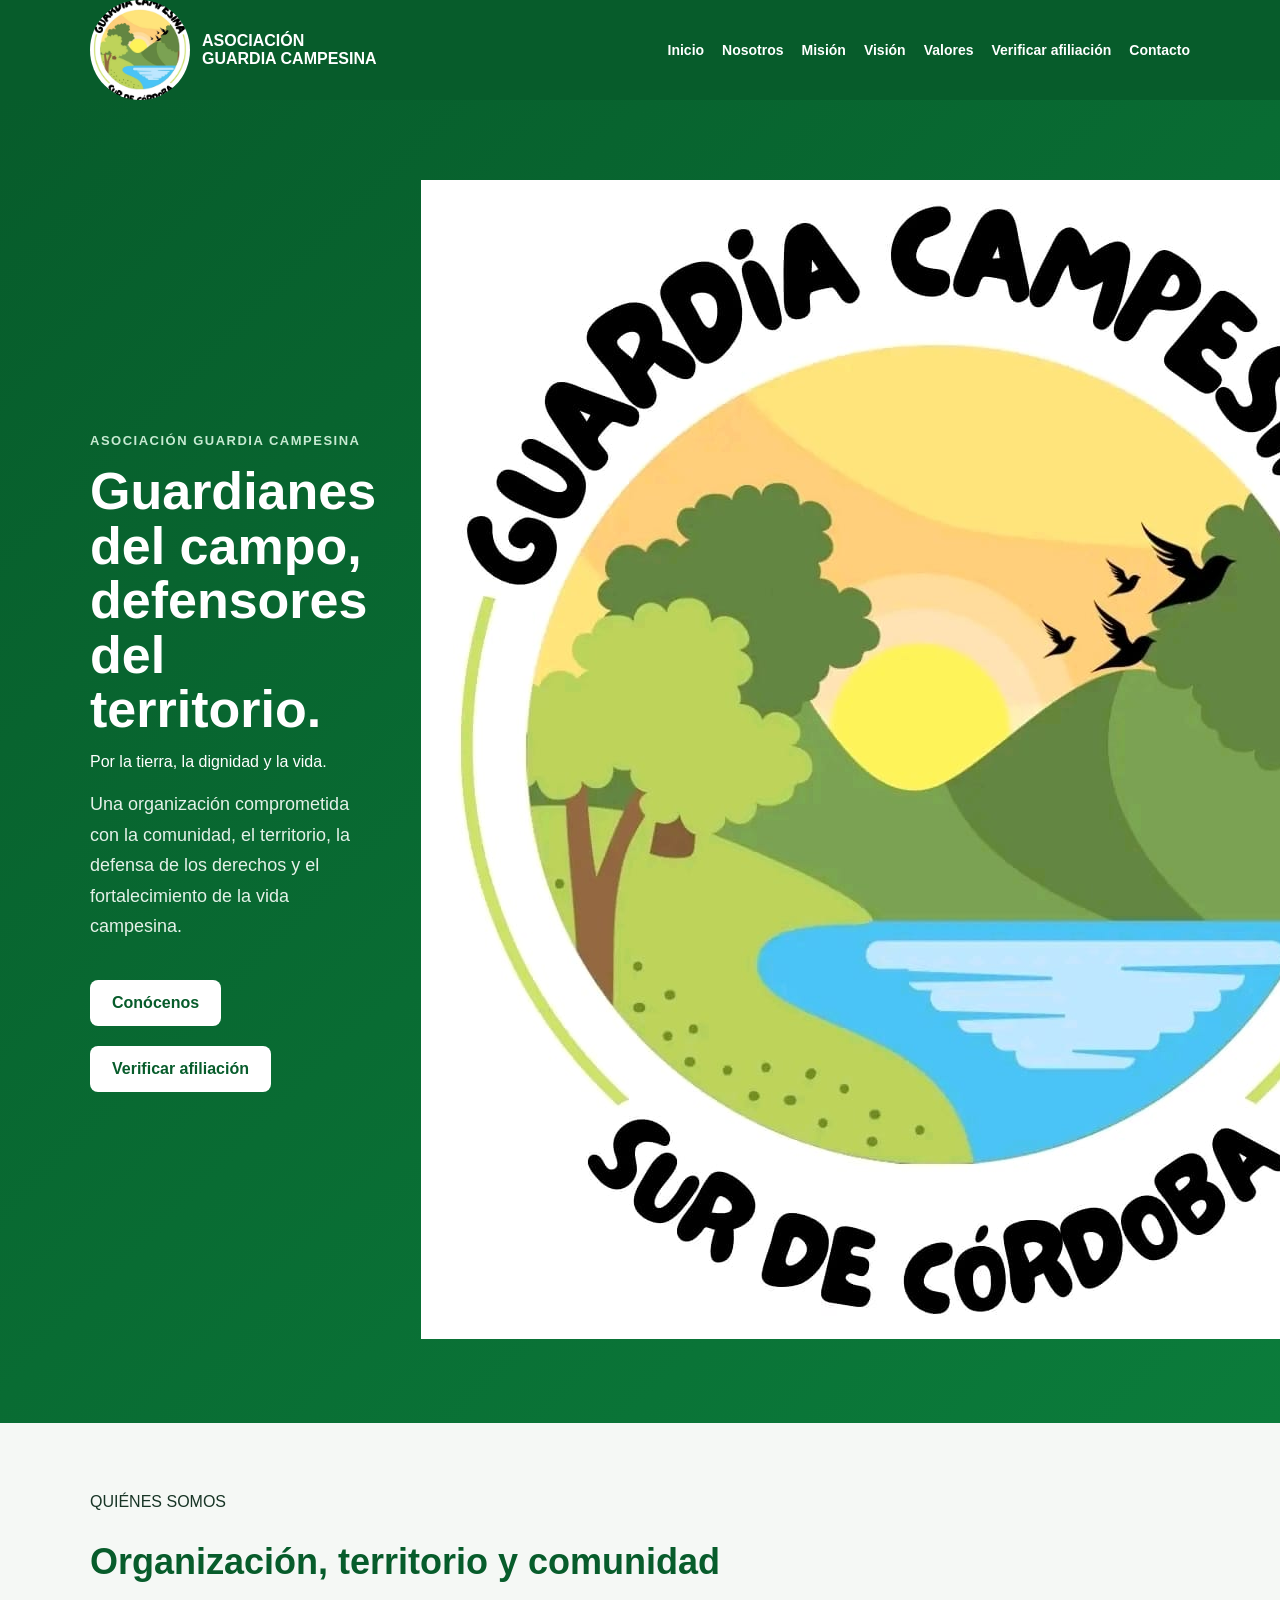
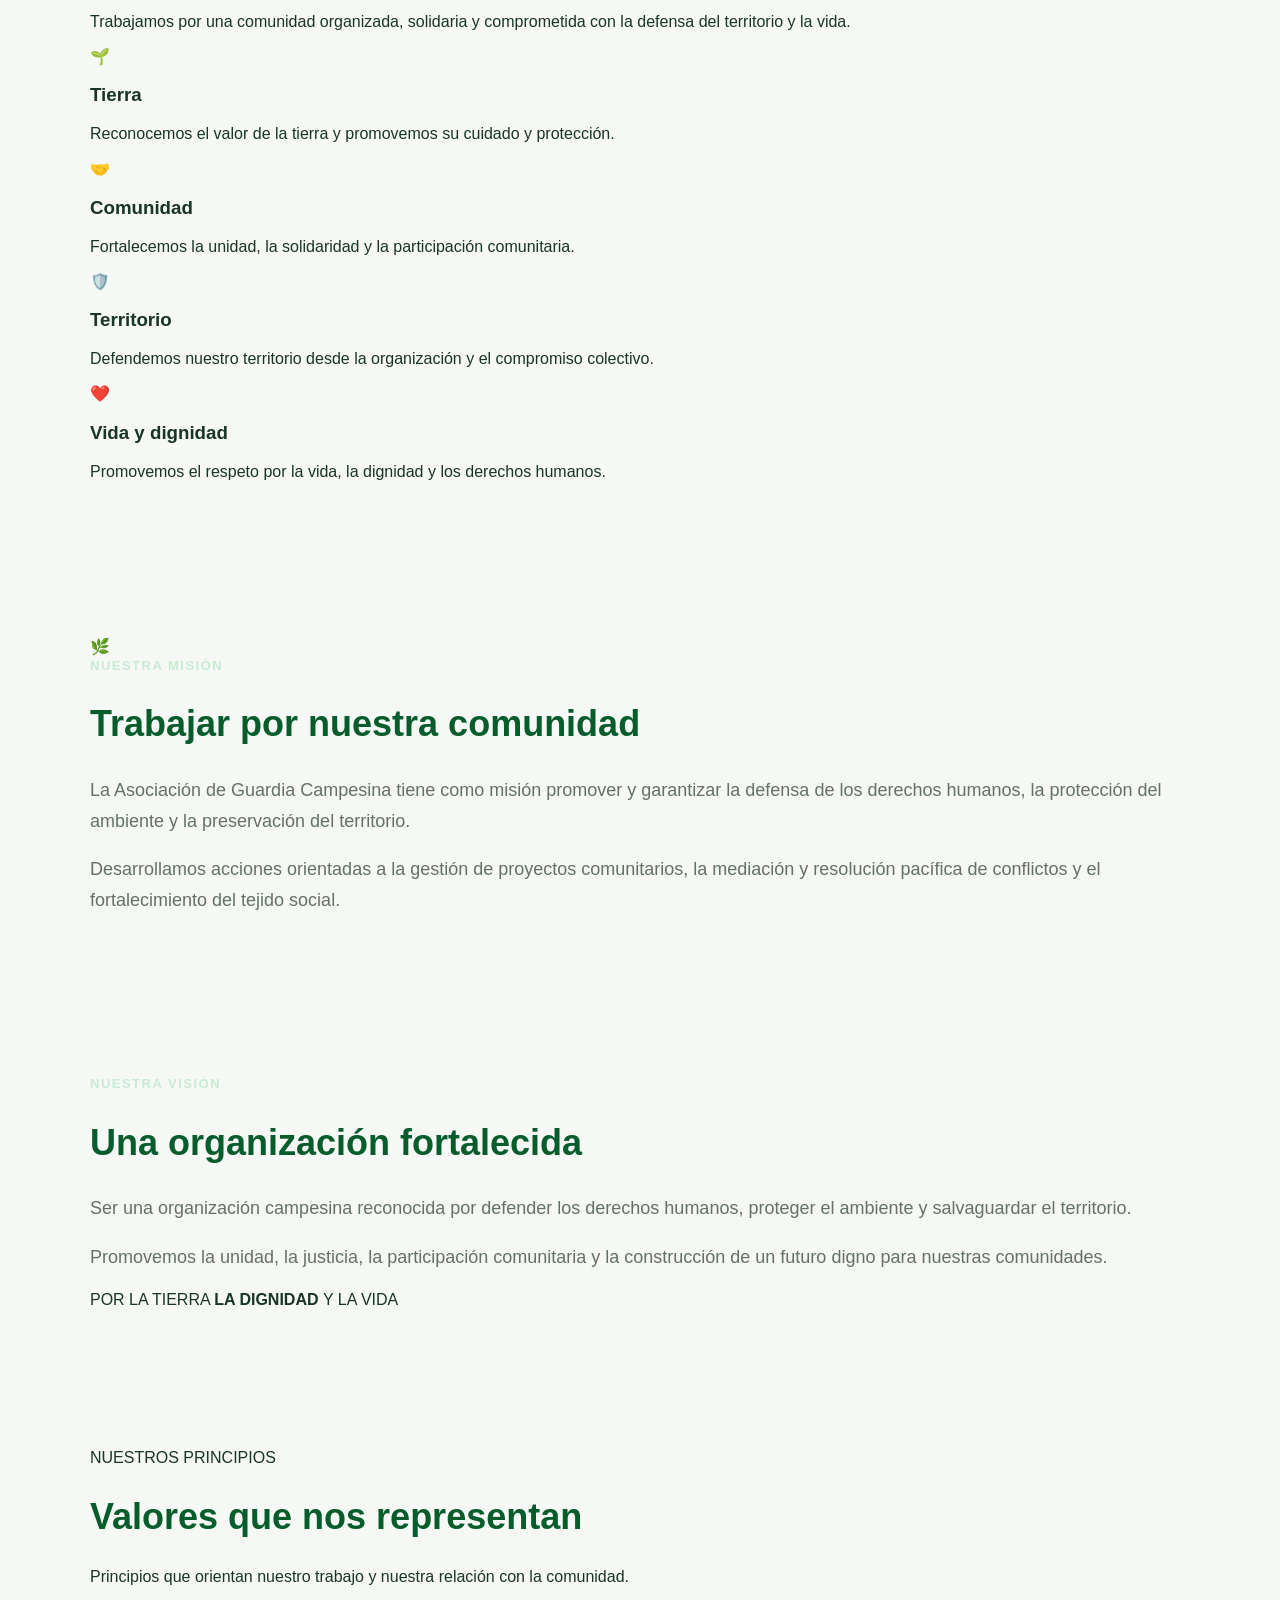
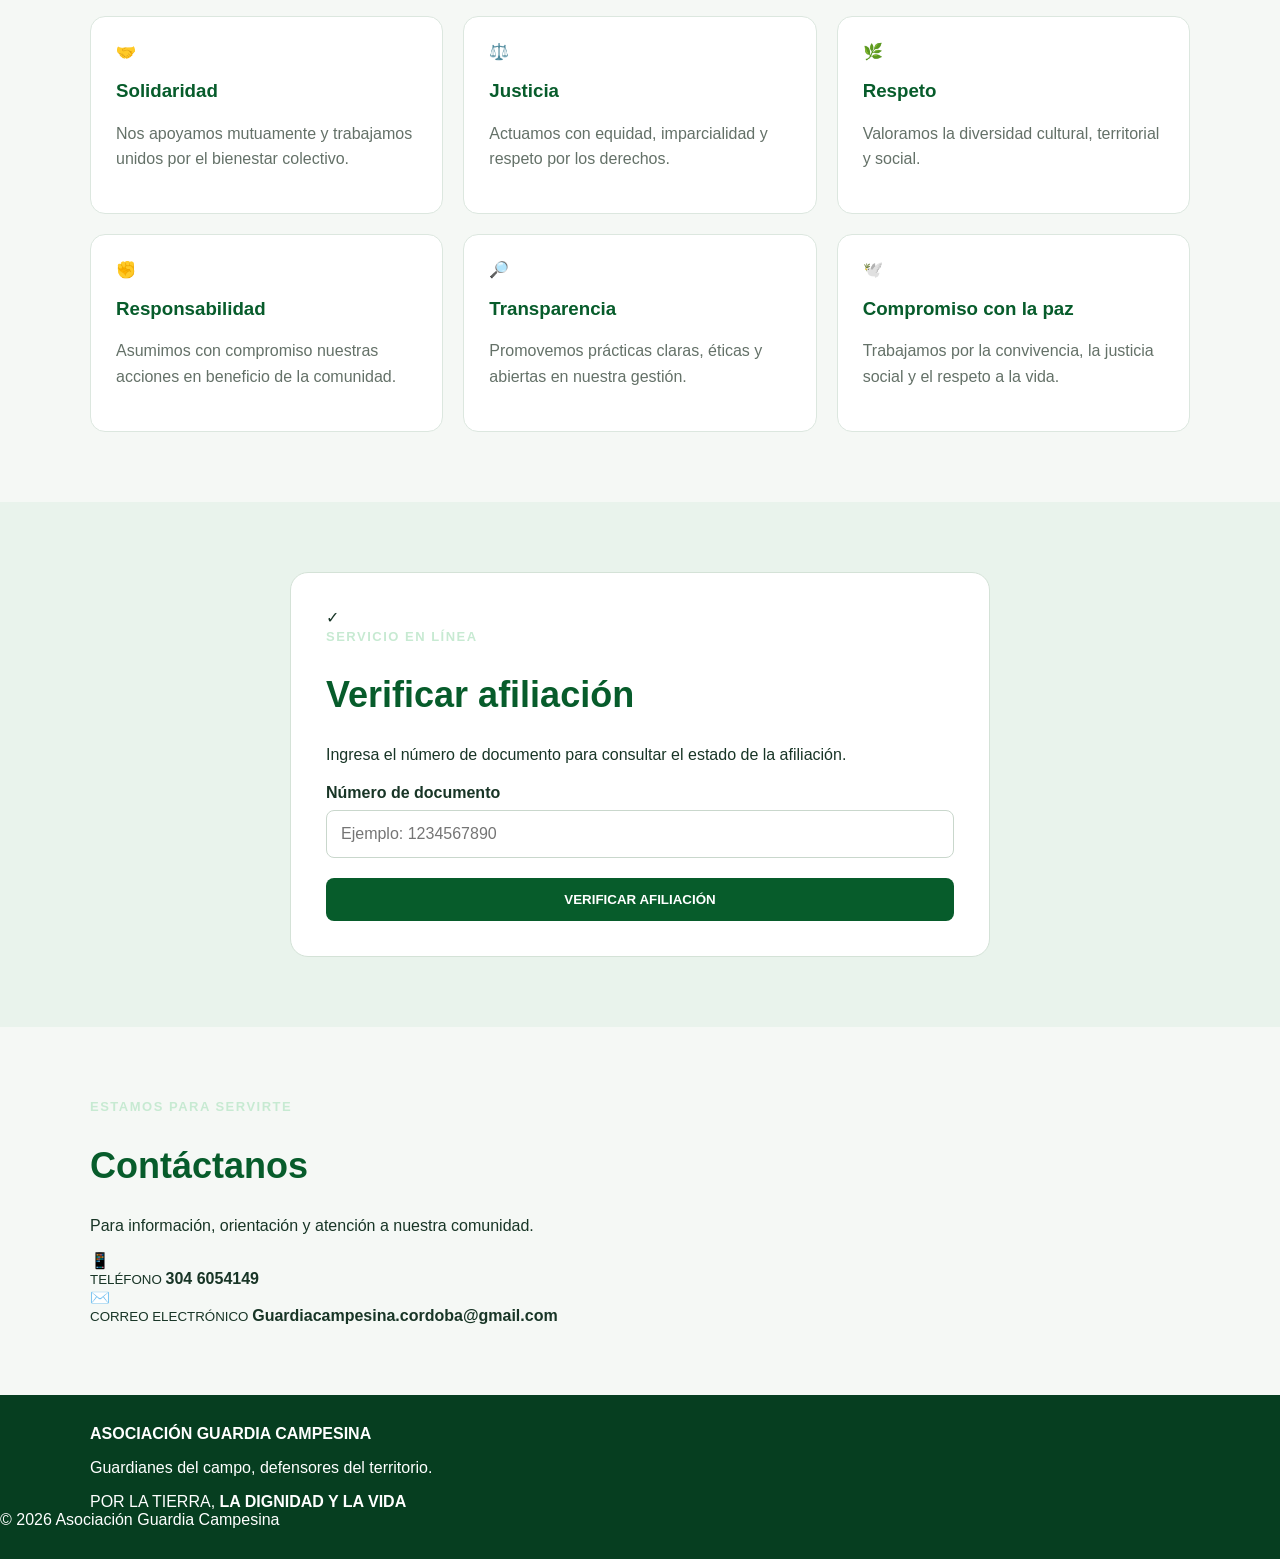
==== commit 67b428a8: "Refactor index.html for improved structure and clarity" ====
--- a/index.html
+++ b/index.html
@@ -12,16 +12,13 @@
 
 <body>
 
-<header>
+<header class="header">
 
     <div class="contenedor encabezado">
 
         <a href="#inicio" class="logo">
 
-            <img
-                src="logo.jpg"
-                alt="Logo Guardia Campesina"
-            >
+            <img src="logo.jpg" alt="Logo Asociación Guardia Campesina">
 
             <span>
                 ASOCIACIÓN<br>
@@ -30,34 +27,23 @@
 
         </a>
 
-
         <nav>
 
             <a href="#inicio">Inicio</a>
 
-            <a href="#asociacion">
-                La Asociación
-            </a>
-
-            <a href="#mision">
-                Misión
-            </a>
-
-            <a href="#vision">
-                Visión
-            </a>
-
-            <a href="#valores">
-                Valores
-            </a>
-
-            <a href="#verificar">
+            <a href="#asociacion">Nosotros</a>
+
+            <a href="#mision">Misión</a>
+
+            <a href="#vision">Visión</a>
+
+            <a href="#valores">Valores</a>
+
+            <a href="#verificar" class="nav-boton">
                 Verificar afiliación
             </a>
 
-            <a href="#contacto">
-                Contacto
-            </a>
+            <a href="#contacto">Contacto</a>
 
         </nav>
 
@@ -68,267 +54,377 @@
 
 <main>
 
+<!-- ================= PORTADA ================= -->
 
 <section id="inicio" class="hero">
 
     <div class="contenedor hero-contenido">
 
+        <div class="hero-texto">
+
+            <span class="etiqueta">
+                ASOCIACIÓN GUARDIA CAMPESINA
+            </span>
+
+            <h1>
+                Guardianes del campo,
+                <strong>defensores del territorio.</strong>
+            </h1>
+
+            <p class="hero-lema">
+                Por la tierra, la dignidad y la vida.
+            </p>
+
+            <p class="descripcion">
+
+                Una organización comprometida con la comunidad,
+                el territorio, la defensa de los derechos y el
+                fortalecimiento de la vida campesina.
+
+            </p>
+
+            <div class="hero-botones">
+
+                <a href="#asociacion" class="boton">
+                    Conócenos
+                </a>
+
+                <a href="#verificar" class="boton boton-amarillo">
+                    Verificar afiliación
+                </a>
+
+            </div>
+
+        </div>
+
+
+        <div class="hero-logo">
+
+            <div class="logo-circulo">
+
+                <img
+                    src="logo.jpg"
+                    alt="Emblema Guardia Campesina"
+                >
+
+            </div>
+
+            <div class="decoracion decoracion-1"></div>
+            <div class="decoracion decoracion-2"></div>
+
+        </div>
+
+    </div>
+
+</section>
+
+
+<!-- ================= IDENTIDAD ================= -->
+
+<section id="asociacion" class="identidad">
+
+    <div class="contenedor">
+
+        <div class="titulo-seccion">
+
+            <span>QUIÉNES SOMOS</span>
+
+            <h2>
+                Organización, territorio y comunidad
+            </h2>
+
+            <p>
+                Trabajamos por una comunidad organizada,
+                solidaria y comprometida con la defensa
+                del territorio y la vida.
+            </p>
+
+        </div>
+
+
+        <div class="tarjetas-identidad">
+
+            <article class="tarjeta">
+
+                <div class="icono">🌱</div>
+
+                <h3>
+                    Tierra
+                </h3>
+
+                <p>
+                    Reconocemos el valor de la tierra y
+                    promovemos su cuidado y protección.
+                </p>
+
+            </article>
+
+
+            <article class="tarjeta">
+
+                <div class="icono">🤝</div>
+
+                <h3>
+                    Comunidad
+                </h3>
+
+                <p>
+                    Fortalecemos la unidad, la solidaridad
+                    y la participación comunitaria.
+                </p>
+
+            </article>
+
+
+            <article class="tarjeta">
+
+                <div class="icono">🛡️</div>
+
+                <h3>
+                    Territorio
+                </h3>
+
+                <p>
+                    Defendemos nuestro territorio desde
+                    la organización y el compromiso colectivo.
+                </p>
+
+            </article>
+
+
+            <article class="tarjeta">
+
+                <div class="icono">❤️</div>
+
+                <h3>
+                    Vida y dignidad
+                </h3>
+
+                <p>
+                    Promovemos el respeto por la vida,
+                    la dignidad y los derechos humanos.
+                </p>
+
+            </article>
+
+        </div>
+
+    </div>
+
+</section>
+
+
+<!-- ================= MISIÓN ================= -->
+
+<section id="mision" class="seccion-info mision">
+
+    <div class="contenedor dos-columnas">
+
+        <div class="info-icono">
+            🌿
+        </div>
+
         <div>
 
-            <p class="etiqueta">
-                ASOCIACIÓN GUARDIA CAMPESINA
-            </p>
-
-
-            <h1>
-                Organización, territorio y comunidad.
-            </h1>
-
-
-            <p class="descripcion">
-
-                Sitio institucional de la Asociación Guardia Campesina,
-                orientado a la información, organización comunitaria
-                y verificación de afiliaciones.
-
-            </p>
-
-
-            <a href="#verificar" class="boton">
-                Verificar afiliación
-            </a>
-
-        </div>
-
-
-        <div class="tarjeta-hero">
-
-            <img
-                src="logo.jpg"
-                alt="Guardia Campesina"
-            >
+            <span class="etiqueta">
+                NUESTRA MISIÓN
+            </span>
 
             <h2>
-                Identidad y organización
+                Trabajar por nuestra comunidad
             </h2>
 
+            <p class="texto">
+
+                La Asociación de Guardia Campesina tiene como misión
+                promover y garantizar la defensa de los derechos
+                humanos, la protección del ambiente y la preservación
+                del territorio.
+
+            </p>
+
+            <p class="texto">
+
+                Desarrollamos acciones orientadas a la gestión de
+                proyectos comunitarios, la mediación y resolución
+                pacífica de conflictos y el fortalecimiento del
+                tejido social.
+
+            </p>
+
+        </div>
+
+    </div>
+
+</section>
+
+
+<!-- ================= VISIÓN ================= -->
+
+<section id="vision" class="seccion-info vision">
+
+    <div class="contenedor dos-columnas">
+
+        <div>
+
+            <span class="etiqueta">
+                NUESTRA VISIÓN
+            </span>
+
+            <h2>
+                Una organización fortalecida
+            </h2>
+
+            <p class="texto">
+
+                Ser una organización campesina reconocida por defender
+                los derechos humanos, proteger el ambiente y
+                salvaguardar el territorio.
+
+            </p>
+
+            <p class="texto">
+
+                Promovemos la unidad, la justicia, la participación
+                comunitaria y la construcción de un futuro digno
+                para nuestras comunidades.
+
+            </p>
+
+        </div>
+
+
+        <div class="vision-destacado">
+
+            <span>
+                POR LA TIERRA
+            </span>
+
+            <strong>
+                LA DIGNIDAD
+            </strong>
+
+            <span>
+                Y LA VIDA
+            </span>
+
+        </div>
+
+    </div>
+
+</section>
+
+
+<!-- ================= VALORES ================= -->
+
+<section id="valores" class="valores-seccion">
+
+    <div class="contenedor">
+
+        <div class="titulo-seccion">
+
+            <span>NUESTROS PRINCIPIOS</span>
+
+            <h2>
+                Valores que nos representan
+            </h2>
+
             <p>
-
-                Trabajamos por el fortalecimiento de nuestras
-                comunidades y nuestro territorio.
-
-            </p>
-
-        </div>
-
-    </div>
-
-</section>
-
-
-
-<section id="asociacion">
+                Principios que orientan nuestro trabajo
+                y nuestra relación con la comunidad.
+            </p>
+
+        </div>
+
+
+        <div class="valores">
+
+            <article class="valor">
+                <div>🤝</div>
+                <h3>Solidaridad</h3>
+                <p>
+                    Nos apoyamos mutuamente y trabajamos
+                    unidos por el bienestar colectivo.
+                </p>
+            </article>
+
+
+            <article class="valor">
+                <div>⚖️</div>
+                <h3>Justicia</h3>
+                <p>
+                    Actuamos con equidad, imparcialidad
+                    y respeto por los derechos.
+                </p>
+            </article>
+
+
+            <article class="valor">
+                <div>🌿</div>
+                <h3>Respeto</h3>
+                <p>
+                    Valoramos la diversidad cultural,
+                    territorial y social.
+                </p>
+            </article>
+
+
+            <article class="valor">
+                <div>✊</div>
+                <h3>Responsabilidad</h3>
+                <p>
+                    Asumimos con compromiso nuestras
+                    acciones en beneficio de la comunidad.
+                </p>
+            </article>
+
+
+            <article class="valor">
+                <div>🔎</div>
+                <h3>Transparencia</h3>
+                <p>
+                    Promovemos prácticas claras, éticas
+                    y abiertas en nuestra gestión.
+                </p>
+            </article>
+
+
+            <article class="valor">
+                <div>🕊️</div>
+                <h3>Compromiso con la paz</h3>
+                <p>
+                    Trabajamos por la convivencia,
+                    la justicia social y el respeto a la vida.
+                </p>
+            </article>
+
+        </div>
+
+    </div>
+
+</section>
+
+
+<!-- ================= VERIFICACIÓN ================= -->
+
+<section id="verificar" class="verificacion">
 
     <div class="contenedor">
 
-        <p class="etiqueta-verde">
-            QUIÉNES SOMOS
-        </p>
-
-        <h2>
-            Asociación Guardia Campesina
-        </h2>
-
-        <p class="texto">
-
-            Organización campesina comprometida con la defensa de los
-            derechos humanos, la protección del ambiente, el territorio
-            y el fortalecimiento de las comunidades del sur de Córdoba.
-
-        </p>
-
-    </div>
-
-</section>
-
-
-
-<section id="mision" class="seccion-verde">
-
-    <div class="contenedor">
-
-        <h2>
-            Misión
-        </h2>
-
-        <p class="texto">
-
-            La Asociación de Guardia Campesina tiene como misión promover
-            y garantizar la defensa de los derechos humanos, la protección
-            del ambiente y la preservación del territorio en el sur del
-            departamento de Córdoba. Para tal fin, desarrolla acciones
-            orientadas a la gestión, formulación y ejecución de proyectos
-            comunitarios, la mediación y resolución pacífica de conflictos
-            y la implementación de programas y actividades sociales que
-            contribuyan al fortalecimiento del tejido social, la cohesión
-            comunitaria y el desarrollo sostenible.
-
-        </p>
-
-    </div>
-
-</section>
-
-
-
-<section id="vision">
-
-    <div class="contenedor">
-
-        <h2>
-            Visión
-        </h2>
-
-        <p class="texto">
-
-            Ser una organización campesina reconocida por defender los
-            derechos humanos, proteger el ambiente y salvaguardar el
-            territorio, promoviendo la unidad, la justicia y el desarrollo
-            sostenible de las comunidades del sur de Córdoba, mediante
-            la gestión participativa de proyectos, la resolución pacífica
-            de conflictos y la construcción de tejido social.
-
-        </p>
-
-    </div>
-
-</section>
-
-
-
-<section id="valores" class="seccion-valores">
-
-    <div class="contenedor">
-
-        <p class="etiqueta-verde">
-            NUESTROS PRINCIPIOS
-        </p>
-
-        <h2>
-            Nuestros valores
-        </h2>
-
-
-        <div class="valores">
-
-
-            <div class="valor">
-
-                <h3>
-                    Solidaridad
-                </h3>
-
-                <p>
-                    Nos apoyamos mutuamente y trabajamos unidos
-                    por el bienestar colectivo.
-                </p>
-
+        <div class="caja-verificacion">
+
+            <div class="verificacion-icono">
+                ✓
             </div>
 
-
-            <div class="valor">
-
-                <h3>
-                    Justicia
-                </h3>
-
-                <p>
-                    Actuamos con equidad, imparcialidad y respeto
-                    a los derechos de todas las personas.
-                </p>
-
-            </div>
-
-
-            <div class="valor">
-
-                <h3>
-                    Respeto
-                </h3>
-
-                <p>
-                    Valoramos la diversidad cultural, territorial
-                    y social de las comunidades.
-                </p>
-
-            </div>
-
-
-            <div class="valor">
-
-                <h3>
-                    Responsabilidad
-                </h3>
-
-                <p>
-                    Asumimos con compromiso nuestras acciones
-                    en beneficio de la comunidad y del territorio.
-                </p>
-
-            </div>
-
-
-            <div class="valor">
-
-                <h3>
-                    Transparencia
-                </h3>
-
-                <p>
-                    Mantenemos prácticas claras, éticas y abiertas
-                    en nuestra gestión.
-                </p>
-
-            </div>
-
-
-            <div class="valor">
-
-                <h3>
-                    Compromiso con la paz
-                </h3>
-
-                <p>
-                    Trabajamos por una construcción de paz duradera,
-                    con justicia social y respeto a la vida.
-                </p>
-
-            </div>
-
-        </div>
-
-    </div>
-
-</section>
-
-
-
-<section id="verificar" class="verificacion">
-
-    <div class="contenedor">
-
-        <div class="caja-verificacion">
-
-            <p class="etiqueta-verde">
-                VERIFICACIÓN DE AFILIACIÓN
-            </p>
-
+            <span class="etiqueta">
+                SERVICIO EN LÍNEA
+            </span>
 
             <h2>
                 Verificar afiliación
             </h2>
 
-
             <p>
                 Ingresa el número de documento para consultar
                 el estado de la afiliación.
@@ -337,11 +433,9 @@
 
             <form id="verificationForm">
 
-
                 <label for="codigo">
                     Número de documento
                 </label>
-
 
                 <input
                     type="text"
@@ -352,12 +446,11 @@
                     required
                 >
 
-
                 <button
                     type="submit"
-                    class="boton"
+                    class="boton boton-verde"
                 >
-                    VERIFICAR
+                    VERIFICAR AFILIACIÓN
                 </button>
 
             </form>
@@ -376,24 +469,70 @@
 </section>
 
 
-
-<section id="contacto">
-
-    <div class="contenedor">
-
-        <h2>
-            Contacto
-        </h2>
-
-        <p class="texto">
-            Asociación Guardia Campesina del Sur de Córdoba.
-        </p>
-
-        <p class="texto">
-            
-            Teléfono 304 6054149
-Correo Guardiacampesina.cordoba@gmail.com.
-        </p>
+<!-- ================= CONTACTO ================= -->
+
+<section id="contacto" class="contacto">
+
+    <div class="contenedor contacto-contenido">
+
+        <div>
+
+            <span class="etiqueta">
+                ESTAMOS PARA SERVIRTE
+            </span>
+
+            <h2>
+                Contáctanos
+            </h2>
+
+            <p>
+                Para información, orientación y atención
+                a nuestra comunidad.
+            </p>
+
+        </div>
+
+
+        <div class="contacto-datos">
+
+            <div class="dato">
+
+                <span class="dato-icono">
+                    📱
+                </span>
+
+                <div>
+                    <small>
+                        TELÉFONO
+                    </small>
+
+                    <strong>
+                        304 6054149
+                    </strong>
+                </div>
+
+            </div>
+
+
+            <div class="dato">
+
+                <span class="dato-icono">
+                    ✉️
+                </span>
+
+                <div>
+                    <small>
+                        CORREO ELECTRÓNICO
+                    </small>
+
+                    <strong>
+                        Guardiacampesina.cordoba@gmail.com
+                    </strong>
+                </div>
+
+            </div>
+
+        </div>
 
     </div>
 
@@ -403,27 +542,52 @@
 </main>
 
 
+<!-- ================= PIE DE PÁGINA ================= -->
 
 <footer>
 
-    <div class="contenedor">
-
-        <strong>
-            Asociación Guardia Campesina
-        </strong>
-
-        <p>
-            ©
-            <span id="year"></span>
-            Asociación Guardia Campesina
-        </p>
+    <div class="contenedor footer-contenido">
+
+        <div>
+
+            <strong>
+                ASOCIACIÓN GUARDIA CAMPESINA
+            </strong>
+
+            <p>
+                Guardianes del campo,
+                defensores del territorio.
+            </p>
+
+        </div>
+
+
+        <div class="footer-lema">
+
+            <span>
+                POR LA TIERRA,
+            </span>
+
+            <strong>
+                LA DIGNIDAD Y LA VIDA
+            </strong>
+
+        </div>
+
+    </div>
+
+
+    <div class="footer-final">
+
+        ©
+        <span id="year"></span>
+        Asociación Guardia Campesina
 
     </div>
 
 </footer>
 
 
-
 <script src="js/app.js"></script>
 
 </body>
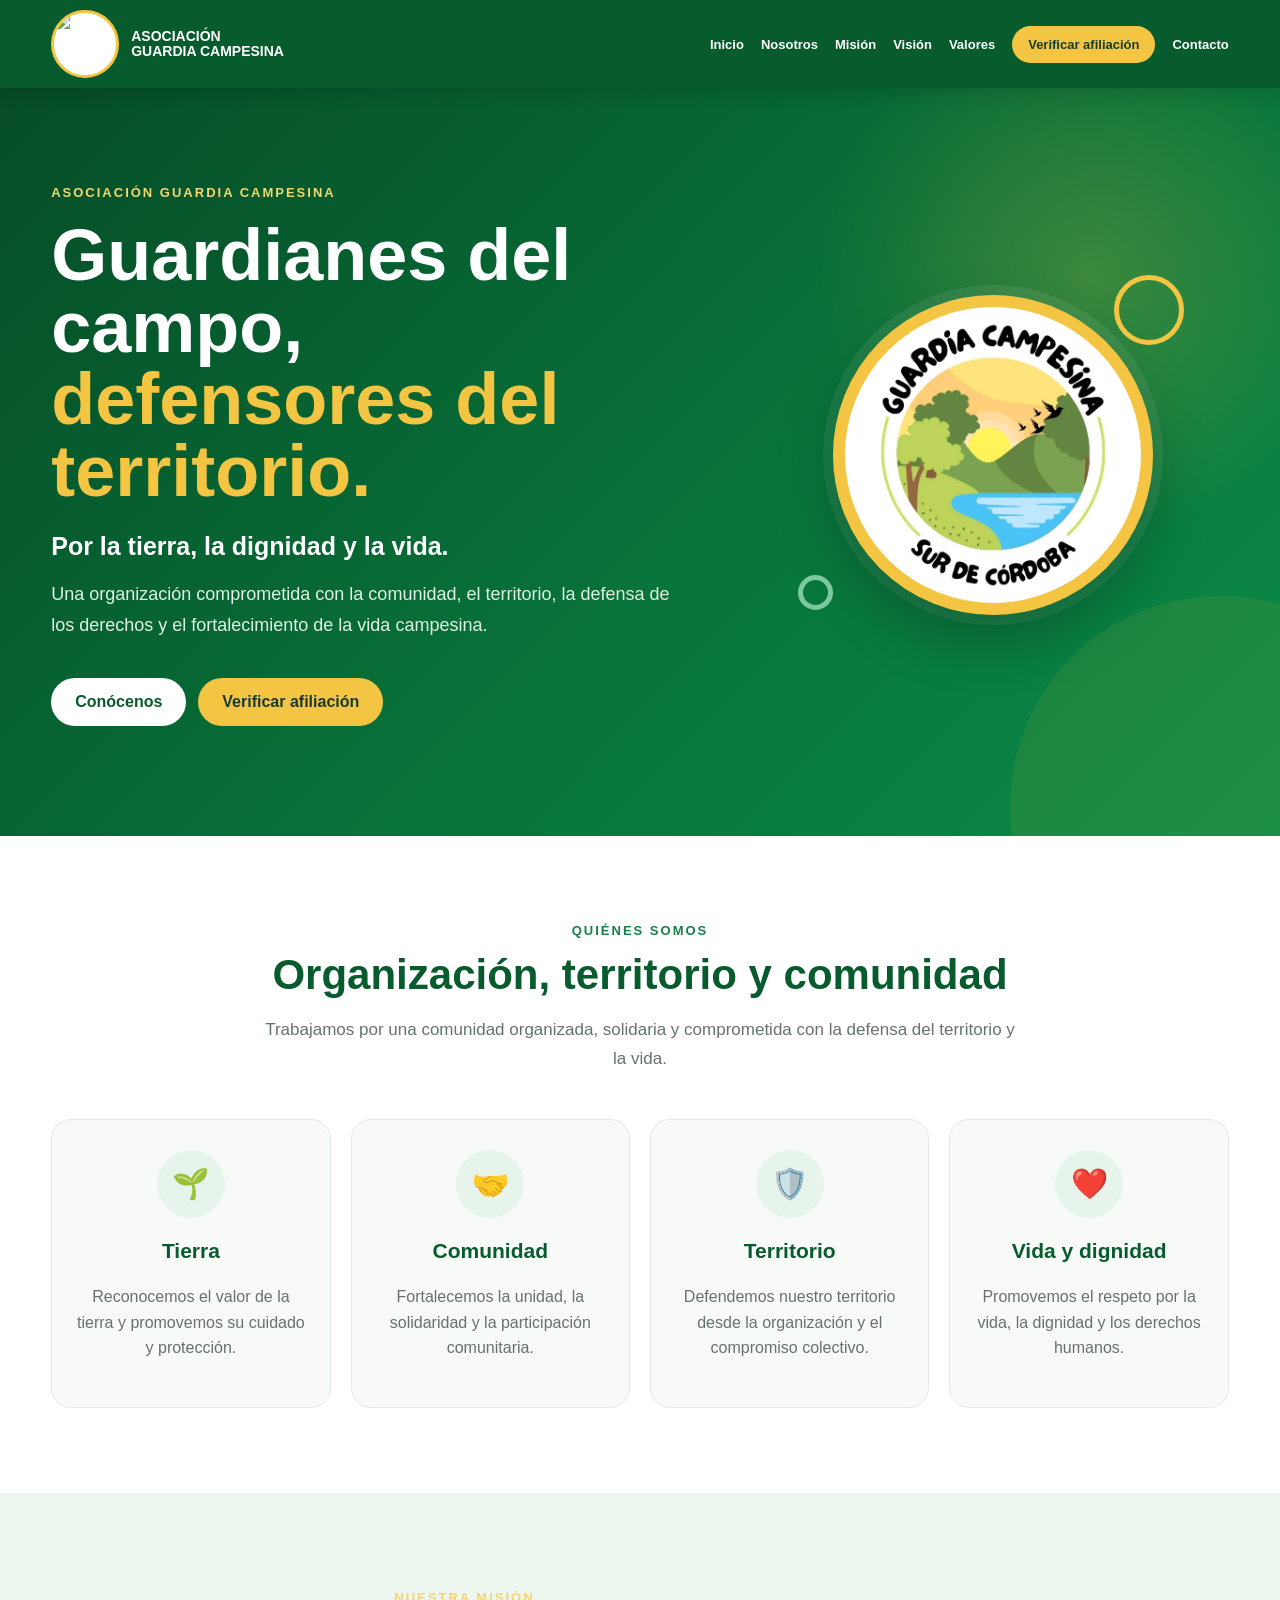
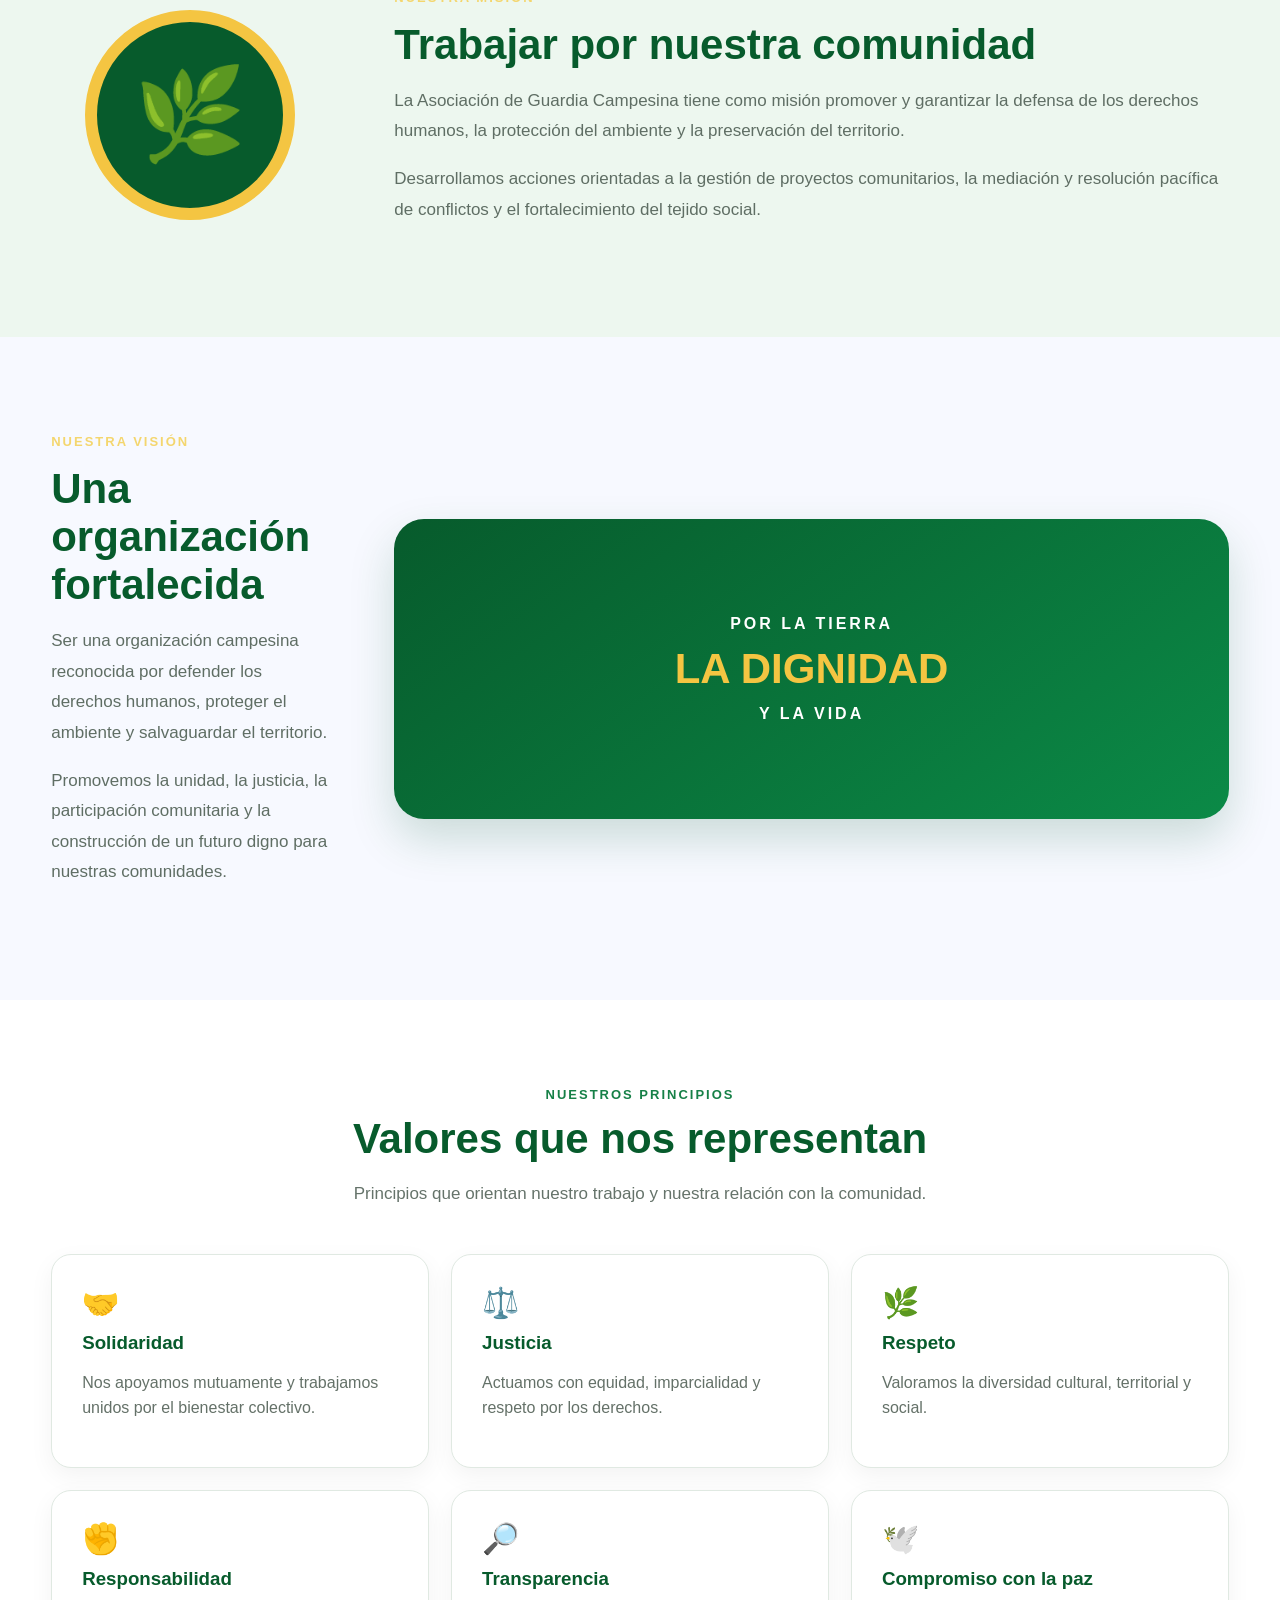
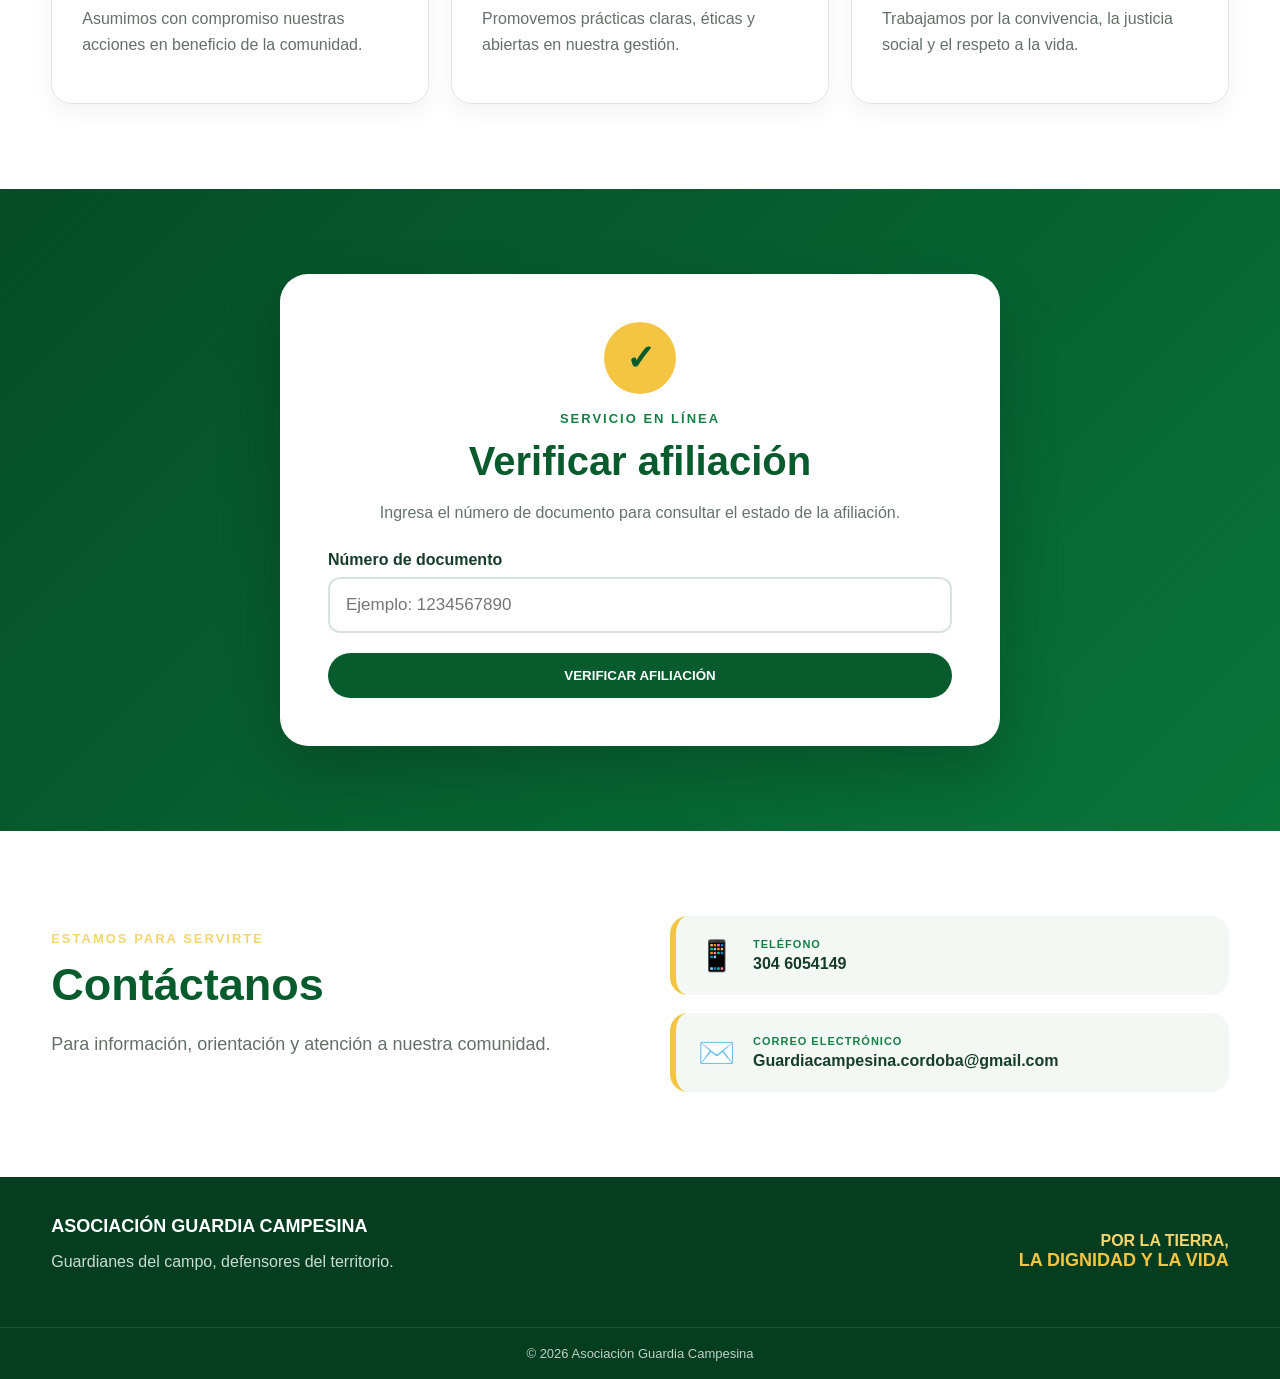
==== commit 3944d510: "Update index.html" ====
--- a/index.html
+++ b/index.html
@@ -18,7 +18,7 @@
 
         <a href="#inicio" class="logo">
 
-            <img src="logo.jpg" alt="Logo Asociación Guardia Campesina">
+            <img src="logo-oficial.pmg" alt="Logo Asociación Guardia Campesina">
 
             <span>
                 ASOCIACIÓN<br>
--- a/css/style.css
+++ b/css/style.css
@@ -1,3 +1,7 @@
+/* ================================
+   ESTILOS GENERALES
+================================ */
+
 * {
     box-sizing: border-box;
 }
@@ -9,29 +13,35 @@
 body {
     margin: 0;
     font-family: Arial, Helvetica, sans-serif;
-    color: #183526;
-    background: #f5f8f5;
+    color: #173d2a;
+    background: #ffffff;
 }
 
 .contenedor {
-    width: min(1100px, 92%);
+    width: min(1180px, 92%);
     margin: auto;
 }
 
-header {
-    background: #075c2b;
+
+/* ================================
+   ENCABEZADO
+================================ */
+
+.header {
+    background: #075b2c;
     color: white;
     position: sticky;
     top: 0;
-    z-index: 100;
+    z-index: 1000;
+    box-shadow: 0 4px 18px rgba(0,0,0,.15);
 }
 
 .encabezado {
-    min-height: 100px;
+    min-height: 88px;
     display: flex;
     align-items: center;
     justify-content: space-between;
-    gap: 50px;
+    gap: 25px;
 }
 
 .logo {
@@ -40,141 +50,397 @@
     gap: 12px;
     color: white;
     text-decoration: none;
-    font-weight: bold;
+    font-weight: 800;
+    line-height: 1.1;
 }
 
 .logo img {
-    width: 100px;
-    height: 100px;
+    width: 68px;
+    height: 68px;
     border-radius: 50%;
-    object-fit: cover;
+    object-fit: contain;
     background: white;
+    border: 3px solid #f4c542;
+}
+
+.logo span {
+    font-size: 14px;
 }
 
 nav {
     display: flex;
-    gap: 18px;
+    align-items: center;
+    justify-content: flex-end;
+    gap: 17px;
     flex-wrap: wrap;
 }
 
 nav a {
     color: white;
     text-decoration: none;
-    font-size: 14px;
-    font-weight: bold;
-}
+    font-size: 13px;
+    font-weight: 700;
+    transition: .25s;
+}
+
+nav a:hover {
+    color: #f4c542;
+}
+
+.nav-boton {
+    background: #f4c542;
+    color: #173d2a !important;
+    padding: 11px 16px;
+    border-radius: 25px;
+}
+
+
+/* ================================
+   PORTADA
+================================ */
 
 .hero {
-    background: linear-gradient(135deg, #075c2b, #0b7c3b);
+    position: relative;
+    overflow: hidden;
+    background:
+        radial-gradient(circle at 85% 25%, rgba(244,197,66,.22), transparent 22%),
+        linear-gradient(135deg, #064c27 0%, #08743a 58%, #0b8a47 100%);
     color: white;
-    padding: 80px 0;
+    padding: 95px 0 110px;
+}
+
+.hero::before {
+    content: "";
+    position: absolute;
+    width: 420px;
+    height: 420px;
+    border-radius: 50%;
+    background: rgba(244,197,66,.08);
+    right: -150px;
+    bottom: -180px;
 }
 
 .hero-contenido {
+    position: relative;
+    z-index: 2;
     display: grid;
-    grid-template-columns: 1.3fr .7fr;
-    gap: 45px;
-    align-items: center;
-}
-
-.etiqueta,
-.etiqueta-verde {
-    font-weight: bold;
-    letter-spacing: 1.5px;
+    grid-template-columns: 1.15fr .85fr;
+    gap: 70px;
+    align-items: center;
+}
+
+.hero-texto {
+    max-width: 700px;
+}
+
+.etiqueta {
+    display: inline-block;
+    font-weight: 800;
+    letter-spacing: 2px;
     font-size: 13px;
-}
-
-.etiqueta {
-    color: #c7ead2;
-}
-
-.etiqueta-verde {
-    color: #2d8750;
-}
-
-h1 {
-    font-size: 52px;
-    line-height: 1.05;
-    margin: 15px 0;
-}
-
-h2 {
-    color: #075c2b;
-    font-size: 36px;
-}
-
-.hero h2 {
-    color: white;
-}
-
-.descripcion,
-.texto {
+    color: #f4d66e;
+}
+
+.hero h1 {
+    font-size: clamp(44px, 6vw, 72px);
+    line-height: 1;
+    margin: 18px 0;
+}
+
+.hero h1 strong {
+    display: block;
+    color: #f4c542;
+}
+
+.hero-lema {
+    font-size: 25px;
+    font-weight: 800;
+    margin: 25px 0 10px;
+}
+
+.descripcion {
     font-size: 18px;
     line-height: 1.7;
-    color: #647168;
-}
-
-.hero .descripcion {
-    color: #e4f1e8;
+    color: #e2f1e7;
+    max-width: 650px;
+}
+
+.hero-botones {
+    display: flex;
+    flex-wrap: wrap;
+    gap: 12px;
 }
 
 .boton {
     display: inline-block;
     margin-top: 20px;
-    padding: 14px 22px;
-    border: none;
-    border-radius: 8px;
+    padding: 15px 24px;
+    border: 0;
+    border-radius: 30px;
     background: white;
-    color: #075c2b;
-    font-weight: bold;
+    color: #075b2c;
+    font-weight: 800;
     cursor: pointer;
     text-decoration: none;
-}
-
-.tarjeta-hero {
-    padding: 30px;
-    border: 1px solid #ffffff55;
-    background: #ffffff12;
-    border-radius: 18px;
+    transition: .25s;
+}
+
+.boton:hover {
+    transform: translateY(-3px);
+    box-shadow: 0 10px 25px rgba(0,0,0,.18);
+}
+
+.boton-amarillo {
+    background: #f4c542;
+    color: #173d2a;
+}
+
+.hero-logo {
+    position: relative;
+    display: flex;
+    justify-content: center;
+    align-items: center;
+    min-height: 380px;
+}
+
+.logo-circulo {
+    width: 320px;
+    height: 320px;
+    border-radius: 50%;
+    background: white;
+    border: 12px solid #f4c542;
+    padding: 12px;
+    box-shadow:
+        0 25px 55px rgba(0,0,0,.25),
+        0 0 0 10px rgba(255,255,255,.08);
+}
+
+.logo-circulo img {
+    width: 100%;
+    height: 100%;
+    object-fit: contain;
+    border-radius: 50%;
+}
+
+.decoracion {
+    position: absolute;
+    border-radius: 50%;
+    border: 5px solid #f4c542;
+}
+
+.decoracion-1 {
+    width: 70px;
+    height: 70px;
+    top: 10px;
+    right: 45px;
+}
+
+.decoracion-2 {
+    width: 35px;
+    height: 35px;
+    bottom: 35px;
+    left: 40px;
+    border-color: #7cc9a0;
+}
+
+
+/* ================================
+   SECCIONES
+================================ */
+
+section {
+    padding: 85px 0;
+}
+
+.titulo-seccion {
+    max-width: 760px;
+    margin: 0 auto 45px;
     text-align: center;
 }
 
-.tarjeta-hero img {
-    width: 150px;
-    height: 150px;
+.titulo-seccion span {
+    color: #168047;
+    font-size: 13px;
+    font-weight: 900;
+    letter-spacing: 2px;
+}
+
+.titulo-seccion h2 {
+    margin: 12px 0;
+    font-size: 42px;
+    color: #075b2c;
+}
+
+.titulo-seccion p {
+    color: #65736a;
+    line-height: 1.7;
+    font-size: 17px;
+}
+
+
+/* ================================
+   IDENTIDAD
+================================ */
+
+.identidad {
+    background: #fff;
+}
+
+.tarjetas-identidad {
+    display: grid;
+    grid-template-columns: repeat(4, 1fr);
+    gap: 20px;
+}
+
+.tarjeta {
+    padding: 30px 24px;
+    background: #f7faf7;
+    border-radius: 20px;
+    border: 1px solid #e1ebe4;
+    transition: .25s;
+    text-align: center;
+}
+
+.tarjeta:hover {
+    transform: translateY(-7px);
+    box-shadow: 0 15px 35px rgba(0,0,0,.09);
+    border-color: #f4c542;
+}
+
+.icono {
+    width: 68px;
+    height: 68px;
+    margin: 0 auto 18px;
+    display: flex;
+    align-items: center;
+    justify-content: center;
+    background: #e7f4eb;
     border-radius: 50%;
-    object-fit: contain;
-    background: white;
-}
-
-section {
-    padding: 70px 0;
-}
-
-.seccion-verde {
-    background: #e9f3ec;
-}
-
-.seccion-valores {
-    background: #f0f6f1;
+    font-size: 30px;
+}
+
+.tarjeta h3 {
+    color: #075b2c;
+    font-size: 21px;
+}
+
+.tarjeta p {
+    color: #66736a;
+    line-height: 1.6;
+}
+
+
+/* ================================
+   MISIÓN
+================================ */
+
+.seccion-info {
+    padding: 95px 0;
+}
+
+.mision {
+    background: #edf7ef;
+}
+
+.vision {
+    background: #f7f9ff;
+}
+
+.dos-columnas {
+    display: grid;
+    grid-template-columns: .5fr 1.5fr;
+    gap: 65px;
+    align-items: center;
+}
+
+.dos-columnas h2 {
+    font-size: 42px;
+    color: #075b2c;
+    margin: 15px 0;
+}
+
+.texto {
+    color: #5f6e64;
+    font-size: 17px;
+    line-height: 1.8;
+}
+
+.info-icono {
+    width: 210px;
+    height: 210px;
+    border-radius: 50%;
+    background: #075b2c;
+    border: 12px solid #f4c542;
+    display: flex;
+    align-items: center;
+    justify-content: center;
+    font-size: 90px;
+    margin: auto;
+}
+
+.vision-destacado {
+    min-height: 300px;
+    border-radius: 30px;
+    background:
+        linear-gradient(145deg, #075b2c, #0b8a47);
+    color: white;
+    display: flex;
+    flex-direction: column;
+    align-items: center;
+    justify-content: center;
+    padding: 40px;
+    text-align: center;
+    box-shadow: 0 20px 45px rgba(7,91,44,.18);
+}
+
+.vision-destacado span {
+    font-weight: 800;
+    letter-spacing: 3px;
+}
+
+.vision-destacado strong {
+    font-size: 42px;
+    color: #f4c542;
+    margin: 12px 0;
+}
+
+
+/* ================================
+   VALORES
+================================ */
+
+.valores-seccion {
+    background: #fff;
 }
 
 .valores {
     display: grid;
     grid-template-columns: repeat(3, 1fr);
-    gap: 20px;
-    margin-top: 30px;
+    gap: 22px;
 }
 
 .valor {
     background: white;
-    padding: 25px;
-    border-radius: 15px;
-    border: 1px solid #dce7df;
+    padding: 30px;
+    border-radius: 20px;
+    border: 1px solid #e0e9e2;
+    box-shadow: 0 8px 25px rgba(0,0,0,.05);
+    transition: .25s;
+}
+
+.valor:hover {
+    transform: translateY(-5px);
+    border-color: #f4c542;
+}
+
+.valor > div {
+    font-size: 30px;
+    margin-bottom: 12px;
 }
 
 .valor h3 {
-    color: #075c2b;
+    color: #075b2c;
+    margin: 8px 0;
 }
 
 .valor p {
@@ -182,50 +448,98 @@
     line-height: 1.6;
 }
 
+
+/* ================================
+   VERIFICACIÓN
+================================ */
+
 .verificacion {
-    background: #e9f3ec;
+    background:
+        linear-gradient(135deg, #064c27, #08743a);
+    color: white;
 }
 
 .caja-verificacion {
+    max-width: 720px;
+    margin: auto;
+    padding: 48px;
+    border-radius: 28px;
     background: white;
-    max-width: 700px;
-    margin: auto;
-    padding: 35px;
-    border-radius: 18px;
-    border: 1px solid #d4e2d7;
+    color: #173d2a;
+    box-shadow: 0 25px 60px rgba(0,0,0,.2);
+    text-align: center;
+}
+
+.verificacion-icono {
+    width: 72px;
+    height: 72px;
+    margin: 0 auto 15px;
+    border-radius: 50%;
+    background: #f4c542;
+    color: #075b2c;
+    display: flex;
+    align-items: center;
+    justify-content: center;
+    font-size: 35px;
+    font-weight: bold;
+}
+
+.caja-verificacion .etiqueta {
+    color: #168047;
+}
+
+.caja-verificacion h2 {
+    font-size: 40px;
+    color: #075b2c;
+    margin: 12px 0;
+}
+
+.caja-verificacion > p {
+    color: #65736a;
+    line-height: 1.6;
 }
 
 label {
     display: block;
-    margin: 20px 0 8px;
-    font-weight: bold;
+    margin: 25px 0 8px;
+    font-weight: 800;
+    text-align: left;
 }
 
 input {
     width: 100%;
-    padding: 14px;
-    border: 1px solid #c9d7cc;
-    border-radius: 8px;
-    font-size: 16px;
+    padding: 16px;
+    border: 2px solid #d8e3db;
+    border-radius: 12px;
+    font-size: 17px;
+    outline: none;
+}
+
+input:focus {
+    border-color: #168047;
 }
 
 .caja-verificacion .boton {
-    background: #075c2b;
+    width: 100%;
+    background: #075b2c;
     color: white;
-    width: 100%;
+}
+
+.caja-verificacion .boton:hover {
+    background: #0b7b3e;
 }
 
 .result {
     margin-top: 20px;
     padding: 18px;
-    border-radius: 10px;
+    border-radius: 12px;
     line-height: 1.6;
 }
 
 .result.valid {
     background: #e2f5e6;
     border: 1px solid #a8d5b2;
-    color: #075c2b;
+    color: #075b2c;
 }
 
 .result.invalid {
@@ -234,39 +548,231 @@
     color: #8b2727;
 }
 
+
+/* ================================
+   CONTACTO
+================================ */
+
+.contacto {
+    background: #fff;
+}
+
+.contacto-contenido {
+    display: grid;
+    grid-template-columns: 1fr 1fr;
+    gap: 60px;
+    align-items: center;
+}
+
+.contacto h2 {
+    font-size: 45px;
+    color: #075b2c;
+    margin: 12px 0;
+}
+
+.contacto p {
+    color: #647168;
+    font-size: 18px;
+    line-height: 1.7;
+}
+
+.contacto-datos {
+    display: grid;
+    gap: 18px;
+}
+
+.dato {
+    display: flex;
+    align-items: center;
+    gap: 18px;
+    padding: 22px;
+    background: #f4f8f5;
+    border-radius: 18px;
+    border-left: 6px solid #f4c542;
+}
+
+.dato-icono {
+    font-size: 30px;
+}
+
+.dato small {
+    display: block;
+    color: #168047;
+    font-weight: 800;
+    font-size: 11px;
+    letter-spacing: 1px;
+    margin-bottom: 5px;
+}
+
+.dato strong {
+    color: #173d2a;
+    word-break: break-word;
+}
+
+
+/* ================================
+   PIE DE PÁGINA
+================================ */
+
 footer {
-    background: #063e20;
+    background: #043d20;
     color: white;
-    padding: 30px 0;
-}
+}
+
+.footer-contenido {
+    min-height: 150px;
+    display: flex;
+    align-items: center;
+    justify-content: space-between;
+    gap: 30px;
+}
+
+.footer-contenido strong {
+    font-size: 18px;
+}
+
+.footer-contenido p {
+    color: #c9ded0;
+}
+
+.footer-lema {
+    text-align: right;
+}
+
+.footer-lema span {
+    display: block;
+    color: #f4d66e;
+    font-weight: 800;
+}
+
+.footer-lema strong {
+    color: #f4c542;
+}
+
+.footer-final {
+    border-top: 1px solid rgba(255,255,255,.12);
+    text-align: center;
+    padding: 18px;
+    color: #bfd3c5;
+    font-size: 13px;
+}
+
+
+/* ================================
+   CELULARES Y TABLETS
+================================ */
+
+@media (max-width: 1000px) {
+
+    .encabezado {
+        flex-direction: column;
+        padding: 15px 0;
+    }
+
+    nav {
+        justify-content: center;
+    }
+
+    .tarjetas-identidad {
+        grid-template-columns: repeat(2, 1fr);
+    }
+
+    .hero-contenido {
+        gap: 40px;
+    }
+
+    .logo-circulo {
+        width: 280px;
+        height: 280px;
+    }
+
+}
+
 
 @media (max-width: 760px) {
 
     .encabezado {
-        padding: 10px 0;
+        min-height: auto;
+    }
+
+    .logo img {
+        width: 58px;
+        height: 58px;
     }
 
     nav {
         display: none;
     }
 
+    section {
+        padding: 65px 0;
+    }
+
     .hero {
-        padding: 55px 0;
+        padding: 65px 0 75px;
     }
 
     .hero-contenido {
         grid-template-columns: 1fr;
-    }
-
-    h1 {
-        font-size: 40px;
-    }
-
-    h2 {
-        font-size: 30px;
-    }
-
-    .valores {
+        text-align: center;
+    }
+
+    .hero-texto {
+        margin: auto;
+    }
+
+    .hero-botones {
+        justify-content: center;
+    }
+
+    .hero-logo {
+        min-height: 300px;
+    }
+
+    .logo-circulo {
+        width: 245px;
+        height: 245px;
+    }
+
+    .titulo-seccion h2,
+    .dos-columnas h2,
+    .contacto h2 {
+        font-size: 32px;
+    }
+
+    .tarjetas-identidad,
+    .valores,
+    .contacto-contenido {
         grid-template-columns: 1fr;
     }
-}
+
+    .dos-columnas {
+        grid-template-columns: 1fr;
+        gap: 35px;
+    }
+
+    .info-icono {
+        width: 170px;
+        height: 170px;
+        font-size: 70px;
+    }
+
+    .vision-destacado strong {
+        font-size: 32px;
+    }
+
+    .caja-verificacion {
+        padding: 30px 22px;
+    }
+
+    .footer-contenido {
+        flex-direction: column;
+        text-align: center;
+        padding: 35px 0;
+    }
+
+    .footer-lema {
+        text-align: center;
+    }
+
+}
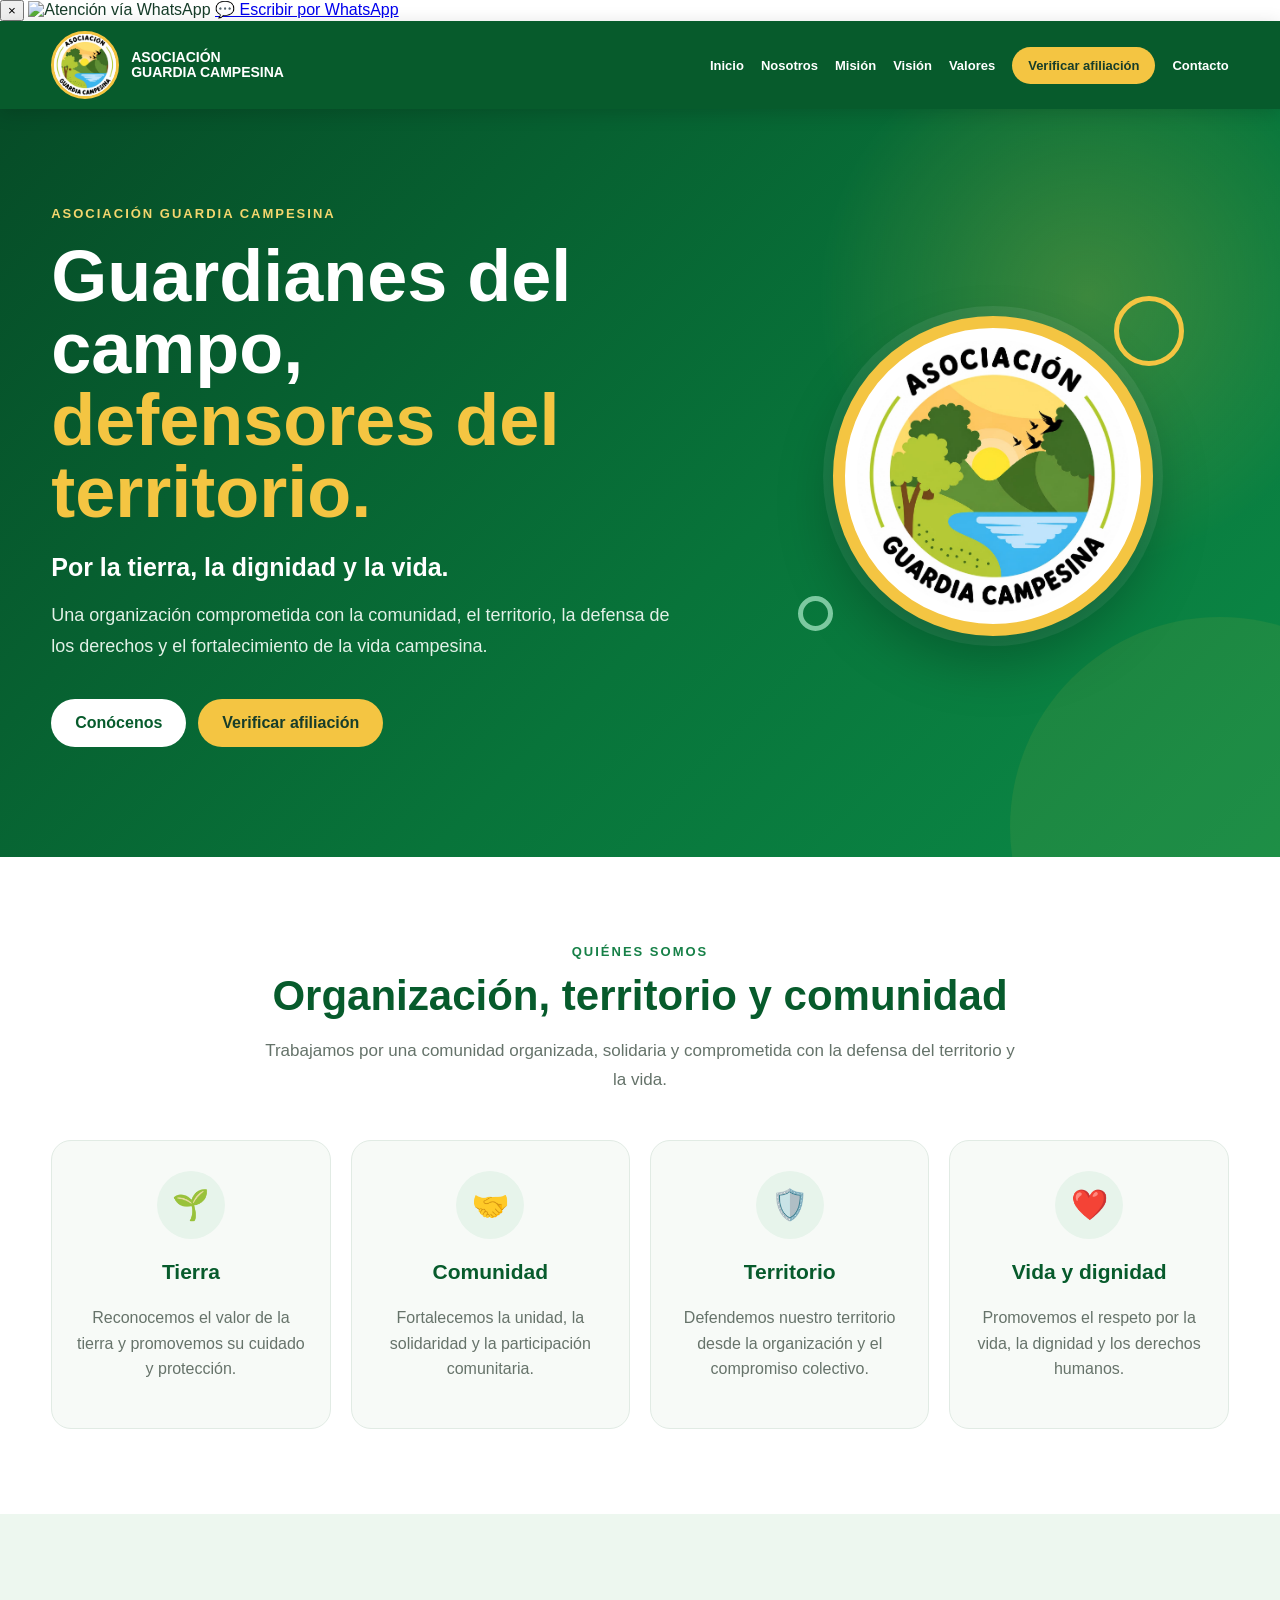
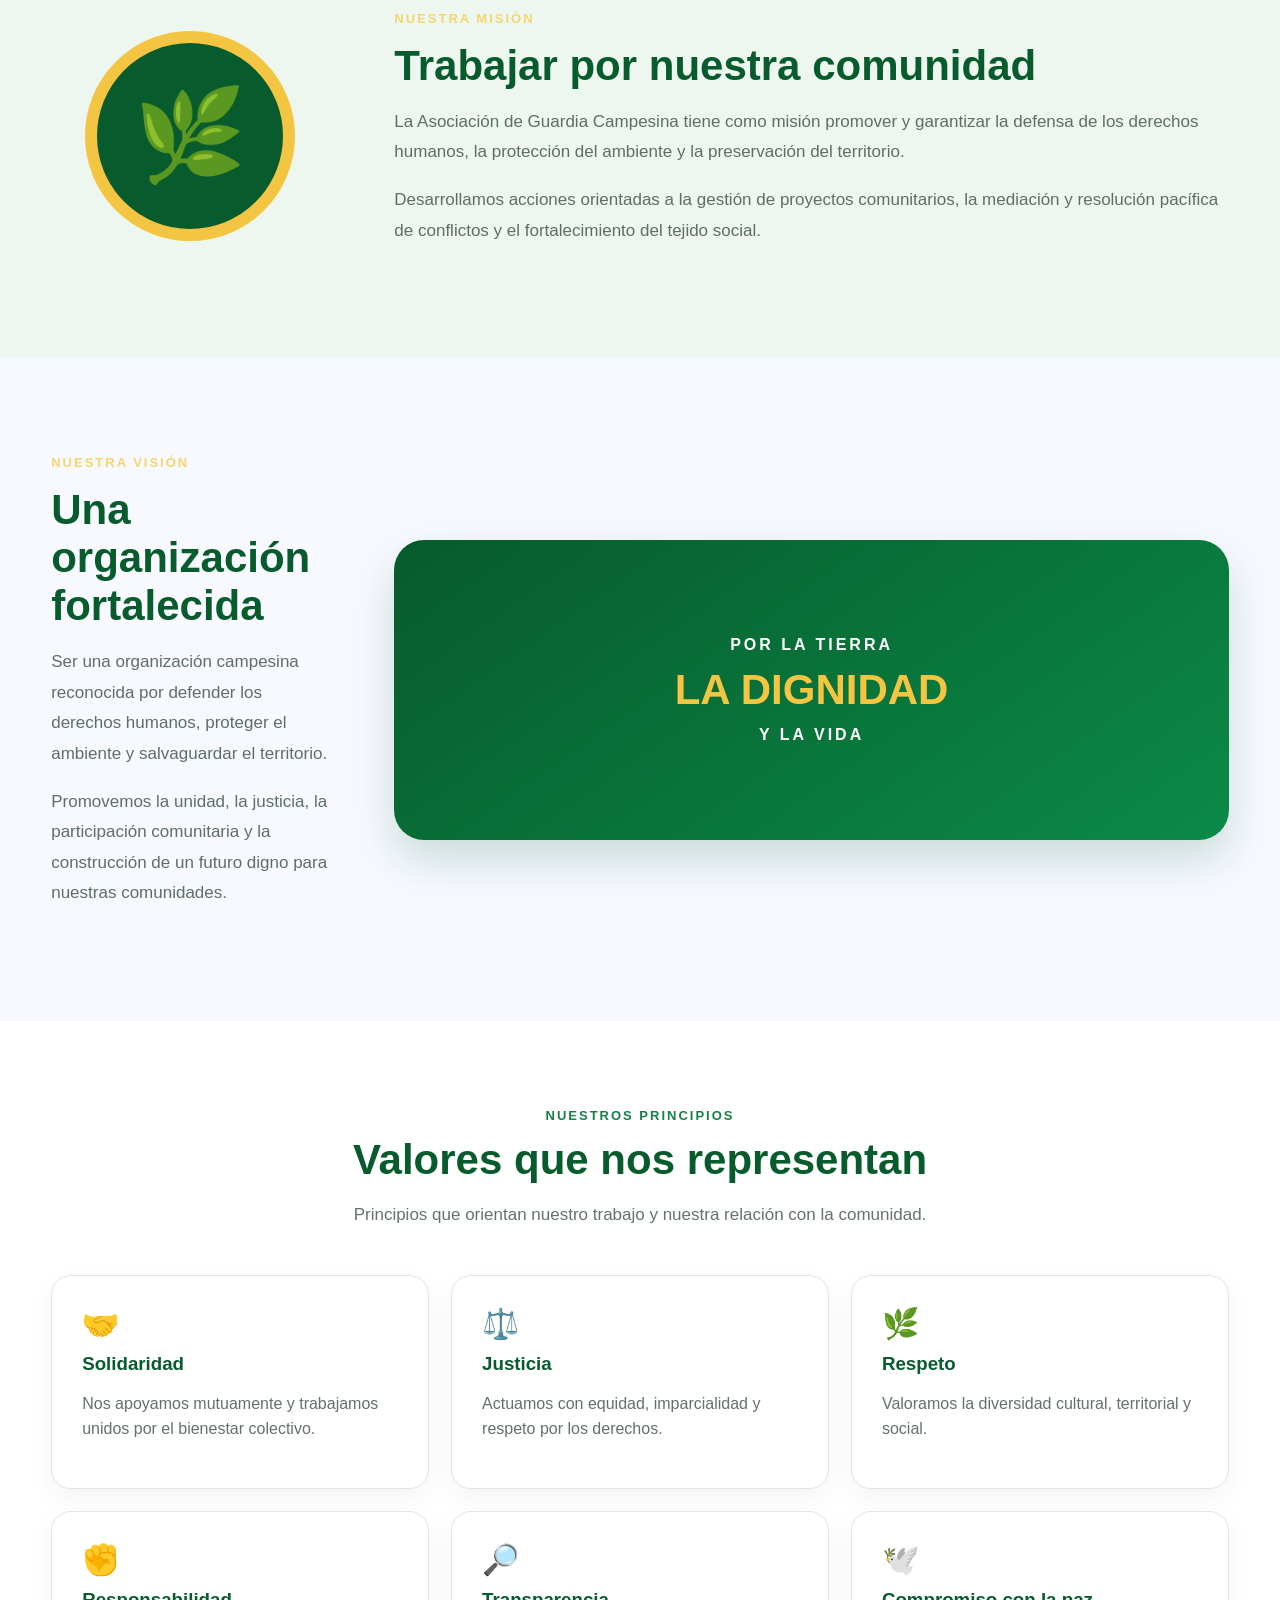
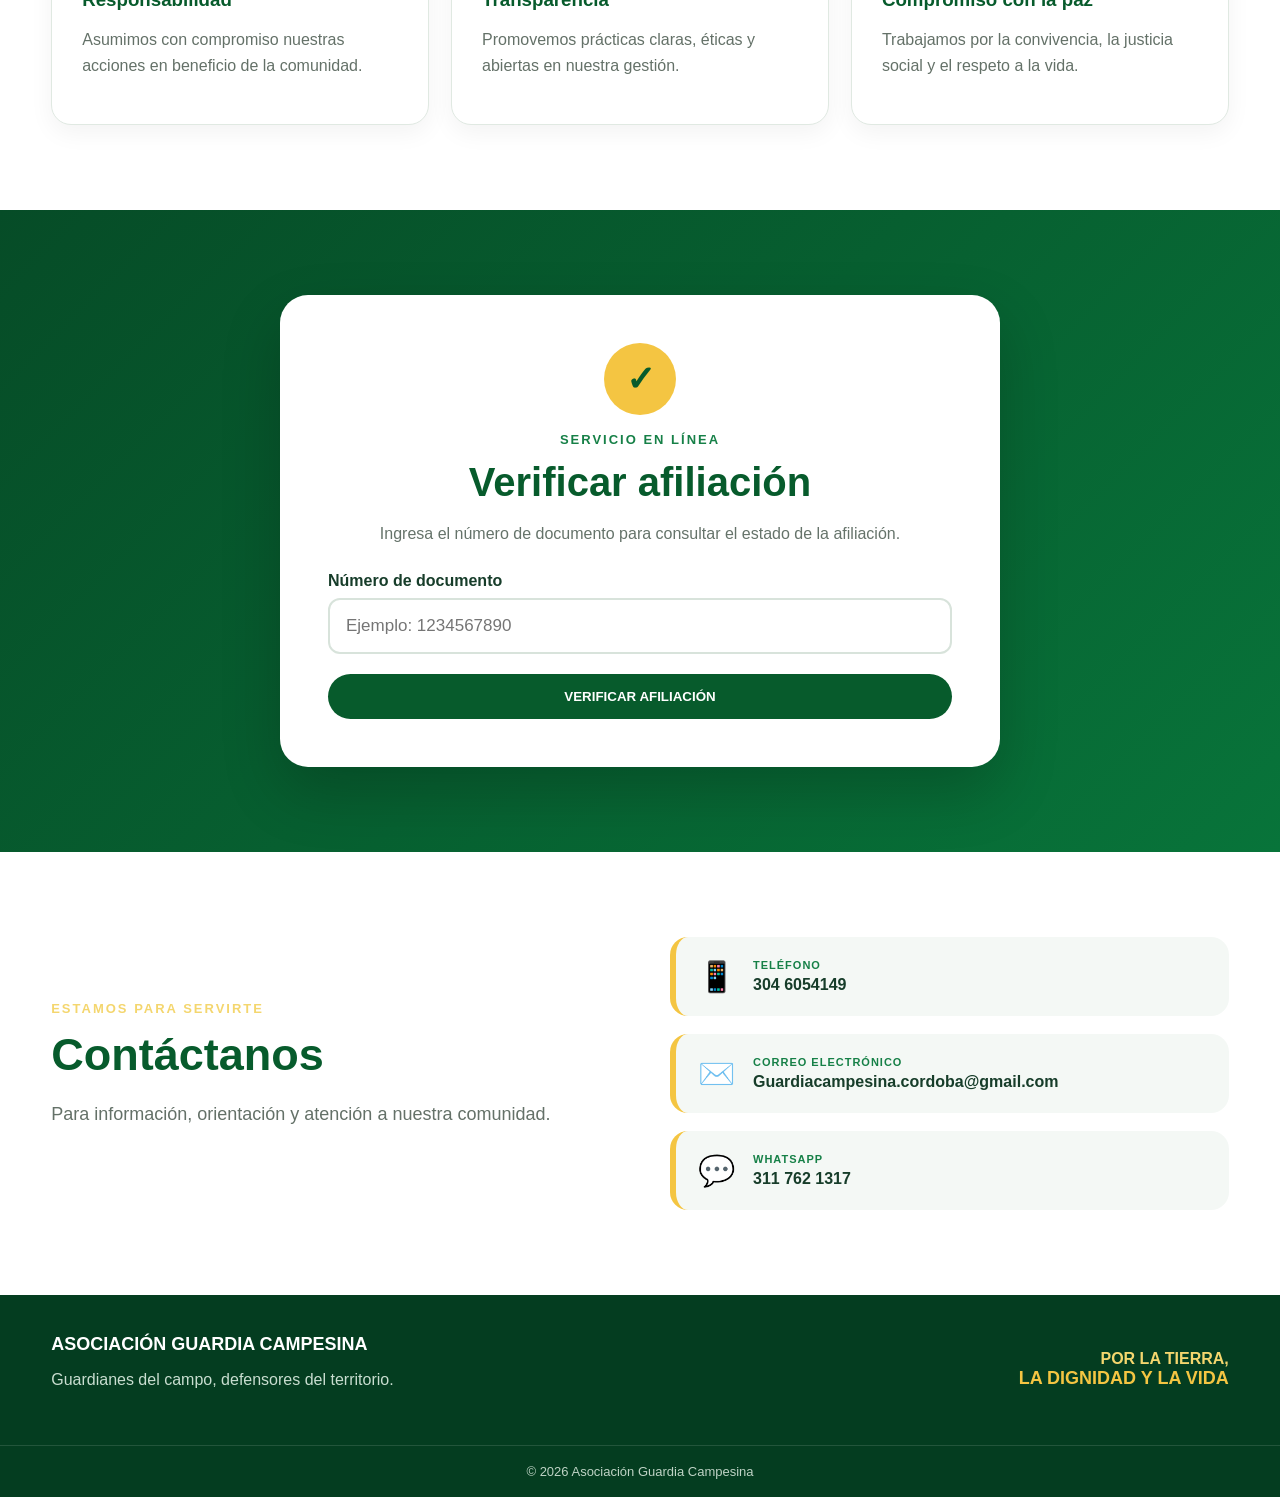
==== commit e7fa9f7c: "Update index.html" ====
--- a/index.html
+++ b/index.html
@@ -12,13 +12,56 @@
 
 <body>
 
+
+<!-- ================================
+     VENTANA EMERGENTE WHATSAPP
+================================ -->
+
+<div id="popupWhatsApp" class="popup-whatsapp">
+
+    <div class="popup-contenido">
+
+        <button
+            class="cerrar-popup"
+            onclick="cerrarWhatsApp()"
+            aria-label="Cerrar"
+        >
+            ×
+        </button>
+
+        <img
+            src="WhatsApp.png"
+            alt="Atención vía WhatsApp"
+            class="imagen-whatsapp"
+        >
+
+        <a
+            href="https://wa.me/573117621317"
+            target="_blank"
+            class="boton-whatsapp"
+        >
+            💬 Escribir por WhatsApp
+        </a>
+
+    </div>
+
+</div>
+
+
+<!-- ================================
+     ENCABEZADO
+================================ -->
+
 <header class="header">
 
     <div class="contenedor encabezado">
 
         <a href="#inicio" class="logo">
 
-            <img src="logo-oficial.pmg" alt="Logo Asociación Guardia Campesina">
+            <img
+                src="logo-oficial.png"
+                alt="Logo Asociación Guardia Campesina"
+            >
 
             <span>
                 ASOCIACIÓN<br>
@@ -27,23 +70,39 @@
 
         </a>
 
+
         <nav>
 
-            <a href="#inicio">Inicio</a>
-
-            <a href="#asociacion">Nosotros</a>
-
-            <a href="#mision">Misión</a>
-
-            <a href="#vision">Visión</a>
-
-            <a href="#valores">Valores</a>
-
-            <a href="#verificar" class="nav-boton">
+            <a href="#inicio">
+                Inicio
+            </a>
+
+            <a href="#asociacion">
+                Nosotros
+            </a>
+
+            <a href="#mision">
+                Misión
+            </a>
+
+            <a href="#vision">
+                Visión
+            </a>
+
+            <a href="#valores">
+                Valores
+            </a>
+
+            <a
+                href="#verificar"
+                class="nav-boton"
+            >
                 Verificar afiliación
             </a>
 
-            <a href="#contacto">Contacto</a>
+            <a href="#contacto">
+                Contacto
+            </a>
 
         </nav>
 
@@ -52,13 +111,21 @@
 </header>
 
 
+<!-- ================================
+     CONTENIDO
+================================ -->
+
 <main>
 
-<!-- ================= PORTADA ================= -->
+
+<!-- ================================
+     PORTADA
+================================ -->
 
 <section id="inicio" class="hero">
 
     <div class="contenedor hero-contenido">
+
 
         <div class="hero-texto">
 
@@ -66,14 +133,24 @@
                 ASOCIACIÓN GUARDIA CAMPESINA
             </span>
 
+
             <h1>
+
                 Guardianes del campo,
-                <strong>defensores del territorio.</strong>
+
+                <strong>
+                    defensores del territorio.
+                </strong>
+
             </h1>
 
+
             <p class="hero-lema">
+
                 Por la tierra, la dignidad y la vida.
-            </p>
+
+            </p>
+
 
             <p class="descripcion">
 
@@ -83,13 +160,21 @@
 
             </p>
 
+
             <div class="hero-botones">
 
-                <a href="#asociacion" class="boton">
+                <a
+                    href="#asociacion"
+                    class="boton"
+                >
                     Conócenos
                 </a>
 
-                <a href="#verificar" class="boton boton-amarillo">
+
+                <a
+                    href="#verificar"
+                    class="boton boton-amarillo"
+                >
                     Verificar afiliación
                 </a>
 
@@ -103,13 +188,14 @@
             <div class="logo-circulo">
 
                 <img
-                    src="logo.jpg"
-                    alt="Emblema Guardia Campesina"
+                    src="logo-oficial.png"
+                    alt="Emblema Asociación Guardia Campesina"
                 >
 
             </div>
 
             <div class="decoracion decoracion-1"></div>
+
             <div class="decoracion decoracion-2"></div>
 
         </div>
@@ -119,24 +205,34 @@
 </section>
 
 
-<!-- ================= IDENTIDAD ================= -->
-
-<section id="asociacion" class="identidad">
+<!-- ================================
+     QUIÉNES SOMOS
+================================ -->
+
+<section
+    id="asociacion"
+    class="identidad"
+>
 
     <div class="contenedor">
 
+
         <div class="titulo-seccion">
 
-            <span>QUIÉNES SOMOS</span>
+            <span>
+                QUIÉNES SOMOS
+            </span>
 
             <h2>
                 Organización, territorio y comunidad
             </h2>
 
             <p>
+
                 Trabajamos por una comunidad organizada,
                 solidaria y comprometida con la defensa
                 del territorio y la vida.
+
             </p>
 
         </div>
@@ -144,17 +240,22 @@
 
         <div class="tarjetas-identidad">
 
+
             <article class="tarjeta">
 
-                <div class="icono">🌱</div>
+                <div class="icono">
+                    🌱
+                </div>
 
                 <h3>
                     Tierra
                 </h3>
 
                 <p>
+
                     Reconocemos el valor de la tierra y
                     promovemos su cuidado y protección.
+
                 </p>
 
             </article>
@@ -162,15 +263,19 @@
 
             <article class="tarjeta">
 
-                <div class="icono">🤝</div>
+                <div class="icono">
+                    🤝
+                </div>
 
                 <h3>
                     Comunidad
                 </h3>
 
                 <p>
+
                     Fortalecemos la unidad, la solidaridad
                     y la participación comunitaria.
+
                 </p>
 
             </article>
@@ -178,15 +283,19 @@
 
             <article class="tarjeta">
 
-                <div class="icono">🛡️</div>
+                <div class="icono">
+                    🛡️
+                </div>
 
                 <h3>
                     Territorio
                 </h3>
 
                 <p>
+
                     Defendemos nuestro territorio desde
                     la organización y el compromiso colectivo.
+
                 </p>
 
             </article>
@@ -194,15 +303,19 @@
 
             <article class="tarjeta">
 
-                <div class="icono">❤️</div>
+                <div class="icono">
+                    ❤️
+                </div>
 
                 <h3>
                     Vida y dignidad
                 </h3>
 
                 <p>
+
                     Promovemos el respeto por la vida,
                     la dignidad y los derechos humanos.
+
                 </p>
 
             </article>
@@ -214,25 +327,34 @@
 </section>
 
 
-<!-- ================= MISIÓN ================= -->
-
-<section id="mision" class="seccion-info mision">
+<!-- ================================
+     MISIÓN
+================================ -->
+
+<section
+    id="mision"
+    class="seccion-info mision"
+>
 
     <div class="contenedor dos-columnas">
+
 
         <div class="info-icono">
             🌿
         </div>
 
+
         <div>
 
             <span class="etiqueta">
                 NUESTRA MISIÓN
             </span>
+
 
             <h2>
                 Trabajar por nuestra comunidad
             </h2>
+
 
             <p class="texto">
 
@@ -243,6 +365,7 @@
 
             </p>
 
+
             <p class="texto">
 
                 Desarrollamos acciones orientadas a la gestión de
@@ -259,22 +382,30 @@
 </section>
 
 
-<!-- ================= VISIÓN ================= -->
-
-<section id="vision" class="seccion-info vision">
+<!-- ================================
+     VISIÓN
+================================ -->
+
+<section
+    id="vision"
+    class="seccion-info vision"
+>
 
     <div class="contenedor dos-columnas">
+
 
         <div>
 
             <span class="etiqueta">
                 NUESTRA VISIÓN
             </span>
+
 
             <h2>
                 Una organización fortalecida
             </h2>
 
+
             <p class="texto">
 
                 Ser una organización campesina reconocida por defender
@@ -283,6 +414,7 @@
 
             </p>
 
+
             <p class="texto">
 
                 Promovemos la unidad, la justicia, la participación
@@ -315,23 +447,33 @@
 </section>
 
 
-<!-- ================= VALORES ================= -->
-
-<section id="valores" class="valores-seccion">
+<!-- ================================
+     VALORES
+================================ -->
+
+<section
+    id="valores"
+    class="valores-seccion"
+>
 
     <div class="contenedor">
 
+
         <div class="titulo-seccion">
 
-            <span>NUESTROS PRINCIPIOS</span>
+            <span>
+                NUESTROS PRINCIPIOS
+            </span>
 
             <h2>
                 Valores que nos representan
             </h2>
 
             <p>
+
                 Principios que orientan nuestro trabajo
                 y nuestra relación con la comunidad.
+
             </p>
 
         </div>
@@ -339,63 +481,112 @@
 
         <div class="valores">
 
+
             <article class="valor">
+
                 <div>🤝</div>
-                <h3>Solidaridad</h3>
-                <p>
+
+                <h3>
+                    Solidaridad
+                </h3>
+
+                <p>
+
                     Nos apoyamos mutuamente y trabajamos
                     unidos por el bienestar colectivo.
-                </p>
+
+                </p>
+
             </article>
 
 
             <article class="valor">
+
                 <div>⚖️</div>
-                <h3>Justicia</h3>
-                <p>
+
+                <h3>
+                    Justicia
+                </h3>
+
+                <p>
+
                     Actuamos con equidad, imparcialidad
                     y respeto por los derechos.
-                </p>
+
+                </p>
+
             </article>
 
 
             <article class="valor">
+
                 <div>🌿</div>
-                <h3>Respeto</h3>
-                <p>
+
+                <h3>
+                    Respeto
+                </h3>
+
+                <p>
+
                     Valoramos la diversidad cultural,
                     territorial y social.
-                </p>
+
+                </p>
+
             </article>
 
 
             <article class="valor">
+
                 <div>✊</div>
-                <h3>Responsabilidad</h3>
-                <p>
+
+                <h3>
+                    Responsabilidad
+                </h3>
+
+                <p>
+
                     Asumimos con compromiso nuestras
                     acciones en beneficio de la comunidad.
-                </p>
+
+                </p>
+
             </article>
 
 
             <article class="valor">
+
                 <div>🔎</div>
-                <h3>Transparencia</h3>
-                <p>
+
+                <h3>
+                    Transparencia
+                </h3>
+
+                <p>
+
                     Promovemos prácticas claras, éticas
                     y abiertas en nuestra gestión.
-                </p>
+
+                </p>
+
             </article>
 
 
             <article class="valor">
+
                 <div>🕊️</div>
-                <h3>Compromiso con la paz</h3>
-                <p>
+
+                <h3>
+                    Compromiso con la paz
+                </h3>
+
+                <p>
+
                     Trabajamos por la convivencia,
                     la justicia social y el respeto a la vida.
-                </p>
+
+                </p>
+
             </article>
 
         </div>
@@ -405,37 +596,50 @@
 </section>
 
 
-<!-- ================= VERIFICACIÓN ================= -->
-
-<section id="verificar" class="verificacion">
+<!-- ================================
+     VERIFICACIÓN
+================================ -->
+
+<section
+    id="verificar"
+    class="verificacion"
+>
 
     <div class="contenedor">
 
         <div class="caja-verificacion">
+
 
             <div class="verificacion-icono">
                 ✓
             </div>
 
+
             <span class="etiqueta">
                 SERVICIO EN LÍNEA
             </span>
+
 
             <h2>
                 Verificar afiliación
             </h2>
 
+
             <p>
+
                 Ingresa el número de documento para consultar
                 el estado de la afiliación.
+
             </p>
 
 
             <form id="verificationForm">
+
 
                 <label for="codigo">
                     Número de documento
                 </label>
+
 
                 <input
                     type="text"
@@ -446,6 +650,7 @@
                     required
                 >
 
+
                 <button
                     type="submit"
                     class="boton boton-verde"
@@ -469,31 +674,42 @@
 </section>
 
 
-<!-- ================= CONTACTO ================= -->
-
-<section id="contacto" class="contacto">
+<!-- ================================
+     CONTACTO
+================================ -->
+
+<section
+    id="contacto"
+    class="contacto"
+>
 
     <div class="contenedor contacto-contenido">
+
 
         <div>
 
             <span class="etiqueta">
                 ESTAMOS PARA SERVIRTE
             </span>
+
 
             <h2>
                 Contáctanos
             </h2>
 
+
             <p>
+
                 Para información, orientación y atención
                 a nuestra comunidad.
+
             </p>
 
         </div>
 
 
         <div class="contacto-datos">
+
 
             <div class="dato">
 
@@ -502,6 +718,7 @@
                 </span>
 
                 <div>
+
                     <small>
                         TELÉFONO
                     </small>
@@ -509,6 +726,7 @@
                     <strong>
                         304 6054149
                     </strong>
+
                 </div>
 
             </div>
@@ -521,6 +739,7 @@
                 </span>
 
                 <div>
+
                     <small>
                         CORREO ELECTRÓNICO
                     </small>
@@ -528,10 +747,32 @@
                     <strong>
                         Guardiacampesina.cordoba@gmail.com
                     </strong>
+
                 </div>
 
             </div>
 
+
+            <div class="dato">
+
+                <span class="dato-icono">
+                    💬
+                </span>
+
+                <div>
+
+                    <small>
+                        WHATSAPP
+                    </small>
+
+                    <strong>
+                        311 762 1317
+                    </strong>
+
+                </div>
+
+            </div>
+
         </div>
 
     </div>
@@ -542,11 +783,14 @@
 </main>
 
 
-<!-- ================= PIE DE PÁGINA ================= -->
+<!-- ================================
+     PIE DE PÁGINA
+================================ -->
 
 <footer>
 
     <div class="contenedor footer-contenido">
+
 
         <div>
 
@@ -555,8 +799,10 @@
             </strong>
 
             <p>
+
                 Guardianes del campo,
                 defensores del territorio.
+
             </p>
 
         </div>
@@ -588,6 +834,38 @@
 </footer>
 
 
+<!-- ================================
+     JAVASCRIPT DEL POPUP
+================================ -->
+
+<script>
+
+function cerrarWhatsApp() {
+
+    document.getElementById("popupWhatsApp").style.display = "none";
+
+}
+
+
+window.addEventListener("load", function () {
+
+    setTimeout(function () {
+
+        const popup =
+            document.getElementById("popupWhatsApp");
+
+        if (popup) {
+            popup.style.display = "flex";
+        }
+
+    }, 1000);
+
+});
+
+
+</script>
+
+
 <script src="js/app.js"></script>
 
 </body>
